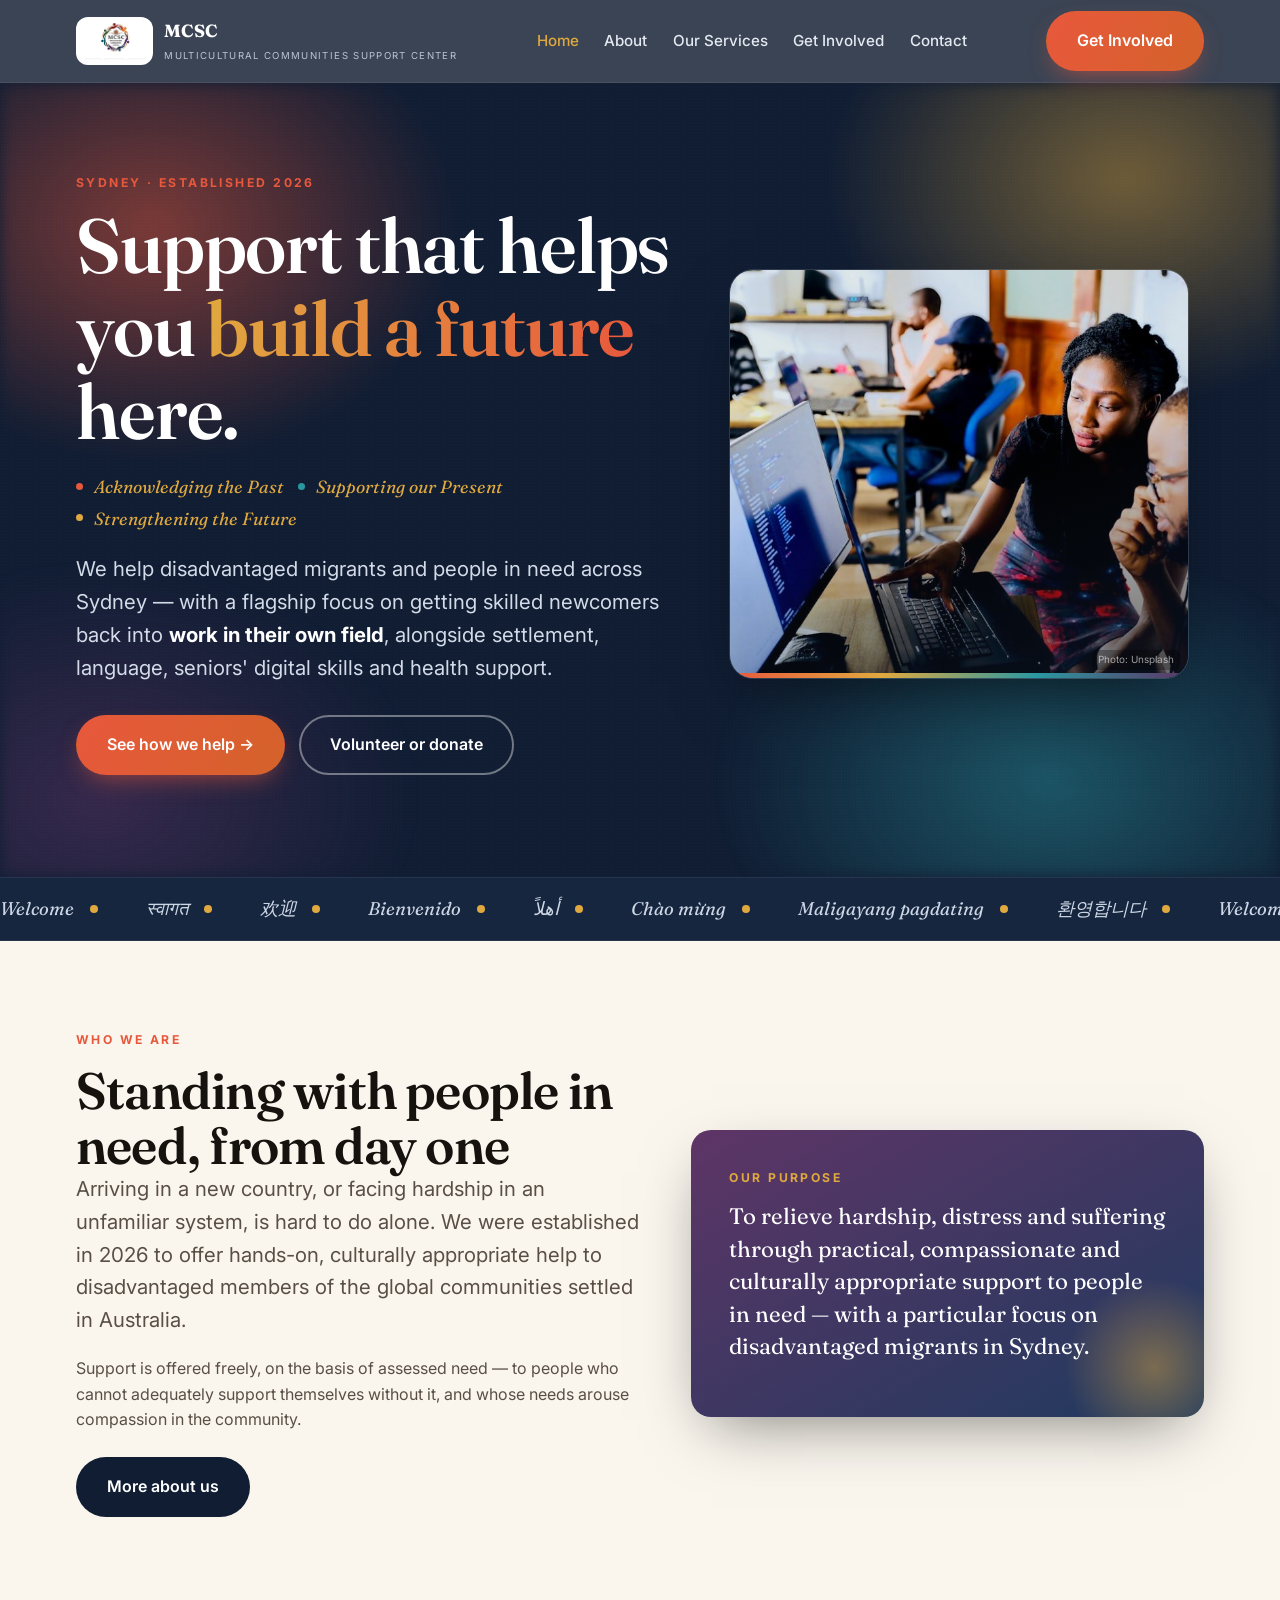
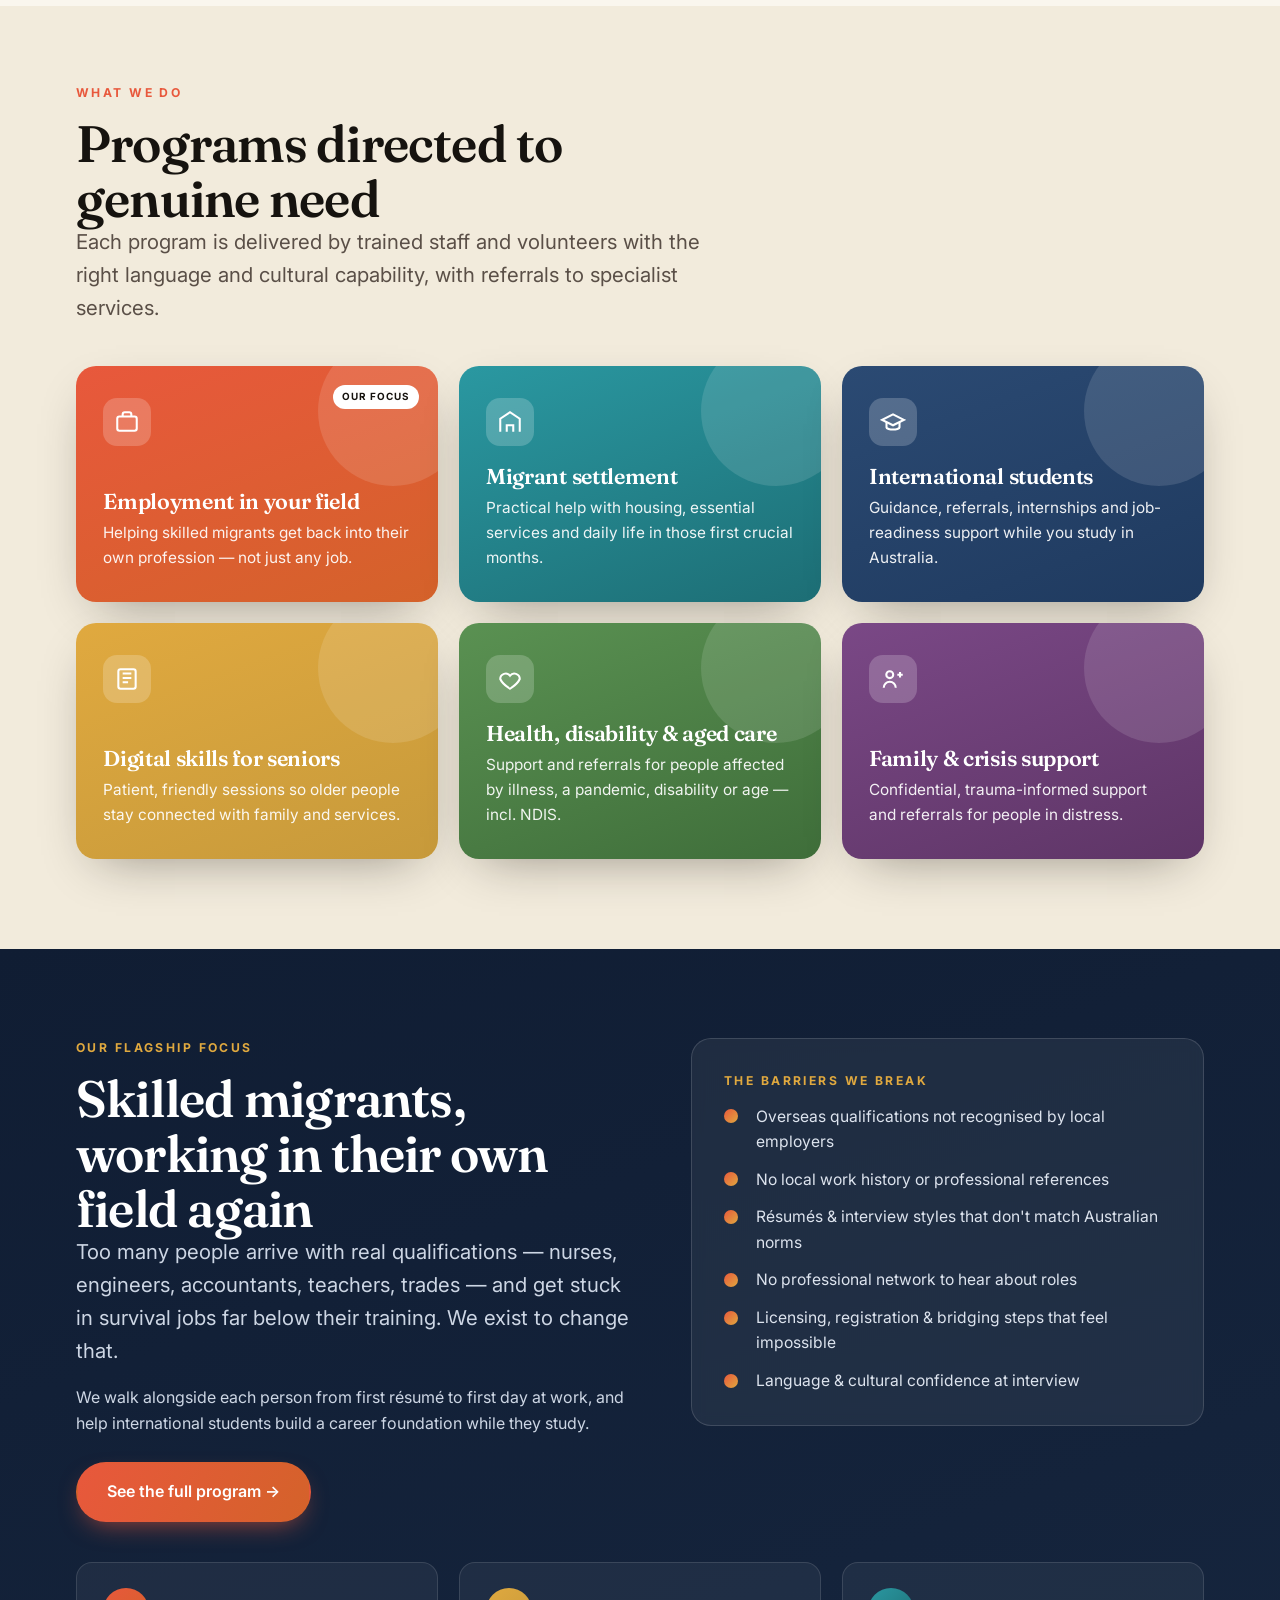
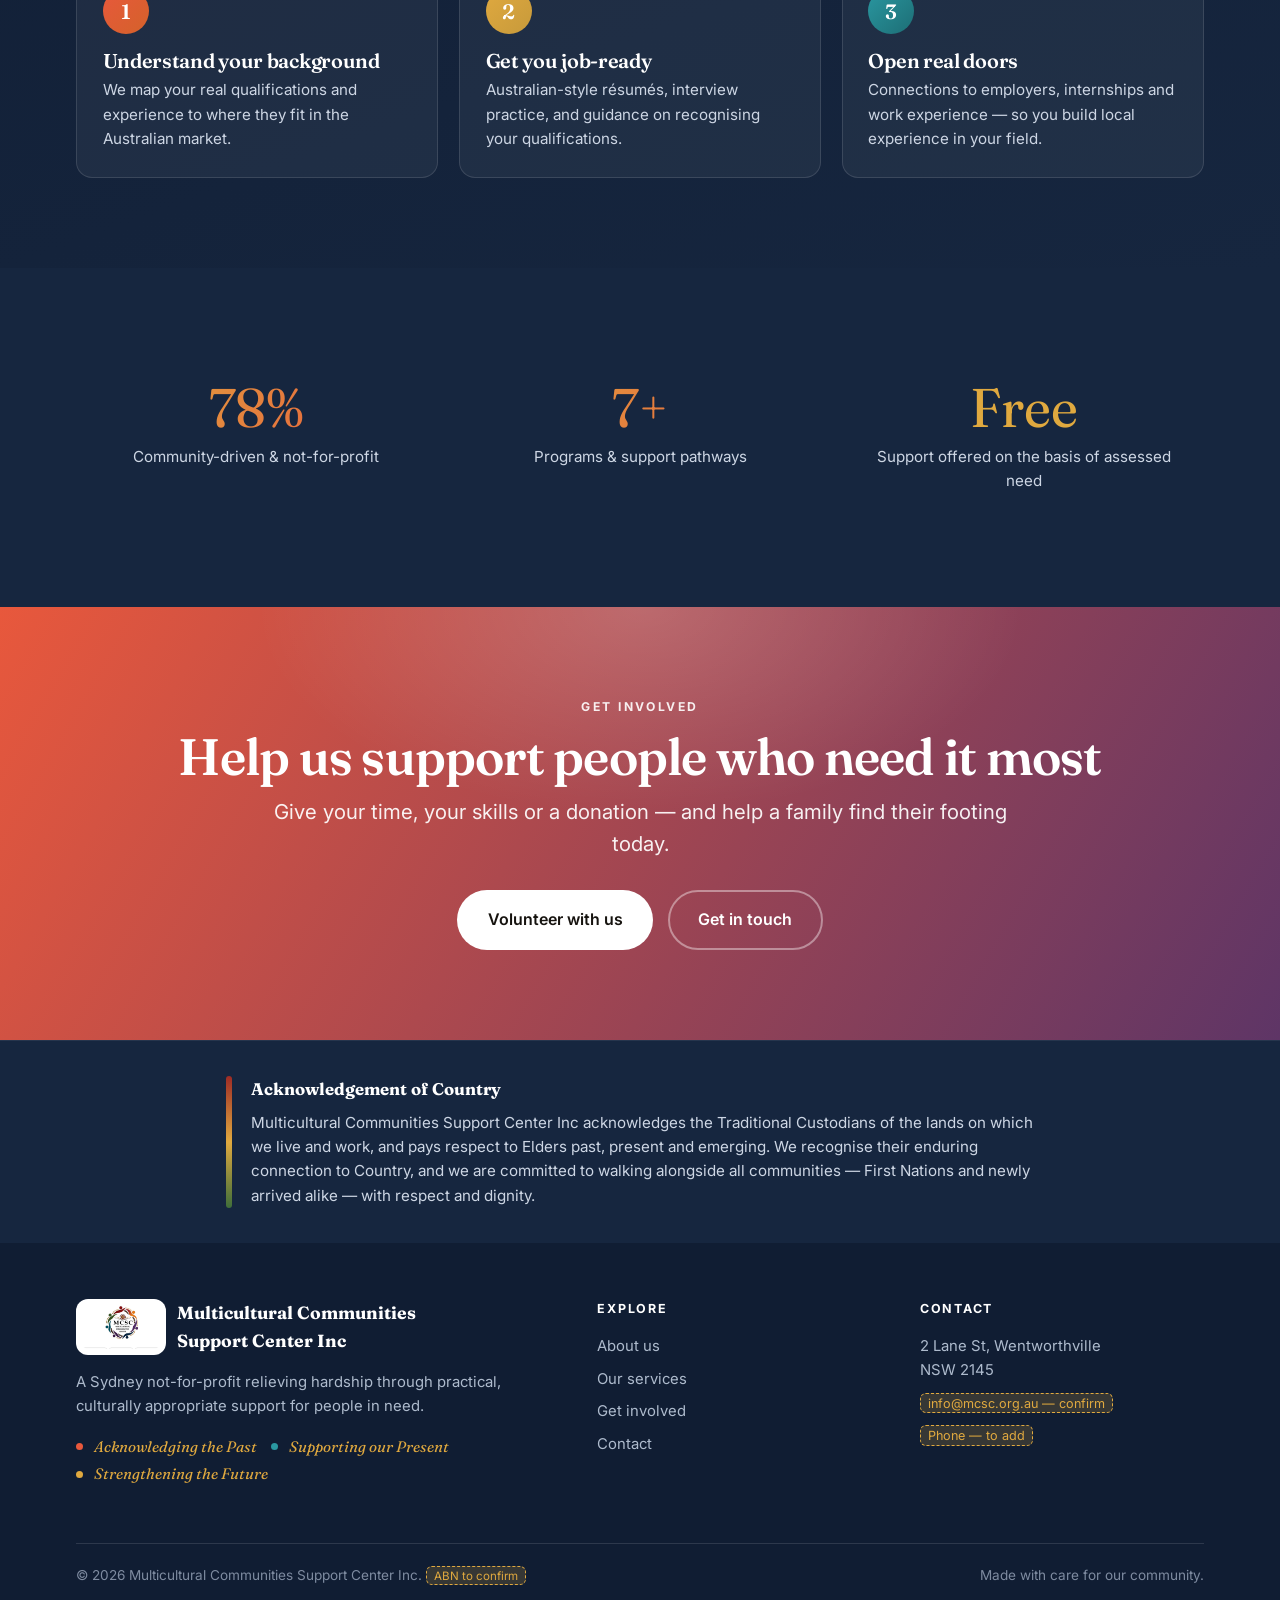
==== _deploy/index.html @ fb899801 "Replace figurines with photo hero; add Acknowledgement of Country" ====
<!DOCTYPE html>
<html lang="en">
<head>
<meta charset="UTF-8">
<meta name="viewport" content="width=device-width, initial-scale=1">
<title>Multicultural Communities Support Center Inc — Sydney</title>
<meta name="description" content="A vibrant Sydney community organisation helping migrants and people in need — with a flagship focus on helping new arrivals find work in their own field.">
<link rel="preconnect" href="https://fonts.googleapis.com">
<link rel="preconnect" href="https://fonts.gstatic.com" crossorigin>
<link href="https://fonts.googleapis.com/css2?family=Fraunces:opsz,wght@9..144,400;9..144,500;9..144,600;9..144,700&family=Inter:wght@400;500;600;700&display=swap" rel="stylesheet">
<link rel="stylesheet" href="assets/style2.css">
<link rel="icon" href="assets/logo.png">
</head>
<body>

<header class="site-header">
  <nav class="nav" aria-label="Primary">
    <a class="brand" href="index.html">
      <img src="assets/logo.png" alt="MCSC logo">
      <span><b>MCSC</b><small>Multicultural Communities Support Center</small></span>
    </a>
    <ul class="nav-links">
      <li><a href="index.html" class="active">Home</a></li>
      <li><a href="about.html">About</a></li>
      <li><a href="services.html">Our Services</a></li>
      <li><a href="get-involved.html">Get Involved</a></li>
      <li><a href="contact.html">Contact</a></li>
    </ul>
    <a class="btn btn-primary" href="get-involved.html">Get Involved</a>
    <button class="nav-toggle" aria-label="Menu"><span></span><span></span><span></span></button>
  </nav>
</header>

<!-- HERO -->
<div class="hero">
  <div class="mesh"></div>
  <div class="grain"></div>
  <div class="wrap">
    <div>
      <p class="eyebrow">Sydney · Established 2026</p>
      <h1>Support that helps you <span class="accent">build a future</span> here.</h1>
      <p class="motto"><span>Acknowledging the Past</span><span>Supporting our Present</span><span>Strengthening the Future</span></p>
      <p class="lead">We help disadvantaged migrants and people in need across Sydney — with a flagship focus on getting skilled newcomers back into <strong style="color:#fff">work in their own field</strong>, alongside settlement, language, seniors' digital skills and health support.</p>
      <div class="hero-cta">
        <a class="btn btn-primary" href="services.html">See how we help →</a>
        <a class="btn btn-ghost" href="get-involved.html">Volunteer or donate</a>
      </div>
    </div>
    <div class="hero-art" aria-hidden="false">
      <figure class="hero-photo">
        <img src="assets/hero.jpg" alt="Two people learning together over a laptop — building skills for work in Australia">
        <figcaption>Photo: Unsplash</figcaption>
      </figure>
    </div>
  </div>
</div>

<!-- CULTURE MARQUEE -->
<div class="strip" aria-hidden="true">
  <div class="track">
    <span>Welcome</span><span>स्वागत</span><span>欢迎</span><span>Bienvenido</span><span>أهلاً</span><span>Chào mừng</span><span>Maligayang pagdating</span><span>환영합니다</span>
    <span>Welcome</span><span>स्वागत</span><span>欢迎</span><span>Bienvenido</span><span>أهلاً</span><span>Chào mừng</span><span>Maligayang pagdating</span><span>환영합니다</span>
  </div>
</div>

<!-- WELCOME -->
<section>
  <div class="wrap split reveal">
    <div>
      <p class="eyebrow">Who we are</p>
      <h2>Standing with people in need, from day one</h2>
      <p class="lead" style="margin-bottom:1.2rem">Arriving in a new country, or facing hardship in an unfamiliar system, is hard to do alone. We were established in 2026 to offer hands-on, culturally appropriate help to disadvantaged members of the global communities settled in Australia.</p>
      <p style="color:var(--ink-soft)">Support is offered freely, on the basis of assessed need — to people who cannot adequately support themselves without it, and whose needs arouse compassion in the community.</p>
      <a class="btn btn-dark" href="about.html" style="margin-top:.5rem">More about us</a>
    </div>
    <div class="purpose-card">
      <p class="eyebrow">Our purpose</p>
      <p class="q">To relieve hardship, distress and suffering through practical, compassionate and culturally appropriate support to people in need — with a particular focus on disadvantaged migrants in Sydney.</p>
    </div>
  </div>
</section>

<!-- PROGRAM TILES -->
<section style="background:var(--paper-2);padding-top:clamp(3rem,6vw,5rem)">
  <div class="wrap">
    <div class="section-head reveal">
      <p class="eyebrow">What we do</p>
      <h2>Programs directed to genuine need</h2>
      <p class="lead">Each program is delivered by trained staff and volunteers with the right language and cultural capability, with referrals to specialist services.</p>
    </div>
    <div class="tiles reveal">
      <a class="tile t-orange" href="services.html#employment">
        <span class="badge">Our focus</span>
        <div class="ic"><svg viewBox="0 0 24 24" fill="none" stroke-width="1.9"><rect x="3" y="7" width="18" height="13" rx="2"/><path d="M8 7V5a2 2 0 0 1 2-2h4a2 2 0 0 1 2 2v2"/></svg></div>
        <h3>Employment in your field</h3>
        <p>Helping skilled migrants get back into their own profession — not just any job.</p>
      </a>
      <a class="tile t-teal" href="services.html">
        <div class="ic"><svg viewBox="0 0 24 24" fill="none" stroke-width="1.9"><path d="M3 21V9l9-6 9 6v12"/><path d="M9 21v-6h6v6"/></svg></div>
        <h3>Migrant settlement</h3>
        <p>Practical help with housing, essential services and daily life in those first crucial months.</p>
      </a>
      <a class="tile t-navy" href="services.html">
        <div class="ic"><svg viewBox="0 0 24 24" fill="none" stroke-width="1.9"><path d="M22 10L12 5 2 10l10 5 10-5z"/><path d="M6 12v5c0 1 3 2 6 2s6-1 6-2v-5"/></svg></div>
        <h3>International students</h3>
        <p>Guidance, referrals, internships and job-readiness support while you study in Australia.</p>
      </a>
      <a class="tile t-gold" href="services.html">
        <div class="ic"><svg viewBox="0 0 24 24" fill="none" stroke-width="1.9"><rect x="4" y="3" width="16" height="18" rx="2"/><path d="M8 7h8M8 11h8M8 15h5"/></svg></div>
        <h3>Digital skills for seniors</h3>
        <p>Patient, friendly sessions so older people stay connected with family and services.</p>
      </a>
      <a class="tile t-green" href="services.html">
        <div class="ic"><svg viewBox="0 0 24 24" fill="none" stroke-width="1.9"><path d="M12 21s-7-4.5-9-9a5 5 0 0 1 9-3 5 5 0 0 1 9 3c-2 4.5-9 9-9 9z"/></svg></div>
        <h3>Health, disability &amp; aged care</h3>
        <p>Support and referrals for people affected by illness, a pandemic, disability or age — incl. NDIS.</p>
      </a>
      <a class="tile t-plum" href="services.html#family">
        <div class="ic"><svg viewBox="0 0 24 24" fill="none" stroke-width="1.9"><circle cx="9" cy="8" r="3.2"/><path d="M3.5 20a5.5 5.5 0 0 1 11 0"/><path d="M16 8h5M18.5 5.5v5"/></svg></div>
        <h3>Family &amp; crisis support</h3>
        <p>Confidential, trauma-informed support and referrals for people in distress.</p>
      </a>
    </div>
  </div>
</section>

<!-- EMPLOYMENT FLAGSHIP -->
<section class="flagship">
  <div class="wrap">
    <div class="split reveal" style="align-items:start">
      <div>
        <p class="eyebrow">Our flagship focus</p>
        <h2>Skilled migrants, working in their own field again</h2>
        <p class="lead" style="margin-bottom:1.1rem">Too many people arrive with real qualifications — nurses, engineers, accountants, teachers, trades — and get stuck in survival jobs far below their training. We exist to change that.</p>
        <p style="color:#cdd6e4">We walk alongside each person from first résumé to first day at work, and help international students build a career foundation while they study.</p>
        <a class="btn btn-primary" href="services.html#employment" style="margin-top:.6rem">See the full program →</a>
      </div>
      <div class="glass">
        <p class="eyebrow" style="color:var(--gold-b)">The barriers we break</p>
        <ul class="checklist">
          <li>Overseas qualifications not recognised by local employers</li>
          <li>No local work history or professional references</li>
          <li>Résumés &amp; interview styles that don't match Australian norms</li>
          <li>No professional network to hear about roles</li>
          <li>Licensing, registration &amp; bridging steps that feel impossible</li>
          <li>Language &amp; cultural confidence at interview</li>
        </ul>
      </div>
    </div>
    <div class="steps reveal">
      <div class="step-card"><div class="n">1</div><h3>Understand your background</h3><p>We map your real qualifications and experience to where they fit in the Australian market.</p></div>
      <div class="step-card"><div class="n">2</div><h3>Get you job-ready</h3><p>Australian-style résumés, interview practice, and guidance on recognising your qualifications.</p></div>
      <div class="step-card"><div class="n">3</div><h3>Open real doors</h3><p>Connections to employers, internships and work experience — so you build local experience in your field.</p></div>
    </div>
  </div>
</section>

<!-- STATS -->
<section style="background:var(--deep-2)">
  <div class="wrap reveal">
    <div class="stats">
      <div class="stat"><div class="n" data-count="100" data-suffix="%">0%</div><div class="l">Community-driven &amp; not-for-profit</div></div>
      <div class="stat"><div class="n" data-count="10" data-suffix="+">0+</div><div class="l">Programs &amp; support pathways</div></div>
      <div class="stat"><div class="n" style="-webkit-text-fill-color:initial;background:none;color:var(--gold-b)">Free</div><div class="l">Support offered on the basis of assessed need</div></div>
    </div>
  </div>
</section>

<!-- CTA -->
<section class="cta-band">
  <div class="wrap reveal">
    <p class="eyebrow" style="color:rgba(255,255,255,.9)">Get involved</p>
    <h2>Help us support people who need it most</h2>
    <p class="lead">Give your time, your skills or a donation — and help a family find their footing today.</p>
    <div class="cta-row">
      <a class="btn btn-dark" href="get-involved.html">Volunteer with us</a>
      <a class="btn btn-ghost" href="contact.html">Get in touch</a>
    </div>
  </div>
</section>

<!-- FOOTER -->
<section class="acknowledgement" aria-label="Acknowledgement of Country">
  <div class="wrap">
    <div class="bar" aria-hidden="true"></div>
    <div>
      <h4>Acknowledgement of Country</h4>
      <p>Multicultural Communities Support Center Inc acknowledges the Traditional Custodians of the lands on which we live and work, and pays respect to Elders past, present and emerging. We recognise their enduring connection to Country, and we are committed to walking alongside all communities — First Nations and newly arrived alike — with respect and dignity.</p>
    </div>
  </div>
</section>
<footer class="site-footer">
  <div class="wrap">
    <div class="foot-grid">
      <div>
        <div class="foot-brand"><img src="assets/logo.png" alt="MCSC logo"><b>Multicultural Communities<br>Support Center Inc</b></div>
        <p>A Sydney not-for-profit relieving hardship through practical, culturally appropriate support for people in need.</p>
        <p class="motto" style="font-size:.95rem;color:var(--gold-b)"><span>Acknowledging the Past</span><span>Supporting our Present</span><span>Strengthening the Future</span></p>
      </div>
      <div>
        <h4>Explore</h4>
        <a href="about.html">About us</a><a href="services.html">Our services</a><a href="get-involved.html">Get involved</a><a href="contact.html">Contact</a>
      </div>
      <div>
        <h4>Contact</h4>
        <a href="#">2 Lane St, Wentworthville<br>NSW 2145</a>
        <a href="mailto:info@mcsc.org.au"><span class="todo">info@mcsc.org.au — confirm</span></a>
        <a href="tel:"><span class="todo">Phone — to add</span></a>
      </div>
    </div>
    <div class="foot-bottom">
      <span>© 2026 Multicultural Communities Support Center Inc. <span class="todo">ABN to confirm</span></span>
      <span>Made with care for our community.</span>
    </div>
  </div>
</footer>

<script src="assets/main2.js"></script>
</body>
</html>
---- _deploy/assets/style2.css ----
/* ============================================================
   MCSC — v2 "premium vibrant cultural" design system
   ============================================================ */
:root{
  --red:#9e2b25; --coral:#e8583c; --orange:#d4622a; --gold:#c79a3b; --gold-b:#e0a93f;
  --green:#3f6e3a; --teal:#1d6e75; --teal-b:#2a98a1; --plum:#5e3566; --navy:#1f3a5f;
  --ink:#16130f; --ink-soft:#5a4f47;
  --paper:#faf6ee; --paper-2:#f2ebdc; --card:#fffdf9; --line:#e7ddca;
  --deep:#101d33;            /* premium dark base */
  --deep-2:#16263f;
  --maxw:1180px; --radius:20px;
  --shadow-sm:0 2px 8px rgba(20,16,12,.06);
  --shadow:0 18px 50px -22px rgba(20,16,12,.45);
  --shadow-c:0 22px 60px -20px rgba(0,0,0,.5);
  --serif:"Fraunces",Georgia,serif;
  --sans:"Inter",system-ui,-apple-system,Segoe UI,Roboto,sans-serif;
}
*{box-sizing:border-box}
html{scroll-behavior:smooth}
body{margin:0;font-family:var(--sans);color:var(--ink);background:var(--paper);line-height:1.6;-webkit-font-smoothing:antialiased;overflow-x:hidden}
@media (prefers-reduced-motion:reduce){html{scroll-behavior:auto}*{animation:none!important;transition:none!important}}
img{max-width:100%;display:block}
a{color:var(--teal);text-decoration:none}
a:hover{text-decoration:underline}

h1,h2,h3{font-family:var(--serif);font-weight:600;line-height:1.08;letter-spacing:-.015em;margin:0}
h1{font-size:clamp(2.6rem,6vw,5rem);font-weight:600}
h2{font-size:clamp(2rem,4vw,3.2rem)}
h3{font-size:1.25rem}
p{margin:0 0 1rem}
.wrap{max-width:var(--maxw);margin:0 auto;padding:0 26px}
.eyebrow{font-weight:700;font-size:.76rem;letter-spacing:.2em;text-transform:uppercase;margin:0 0 .8rem;color:var(--coral)}
.lead{font-size:clamp(1.05rem,1.6vw,1.3rem);color:var(--ink-soft);max-width:60ch;line-height:1.6}

/* ---- buttons ---- */
.btn{display:inline-flex;align-items:center;gap:.5rem;font-weight:600;font-size:1rem;
  padding:.95rem 1.8rem;border-radius:999px;border:2px solid transparent;cursor:pointer;
  transition:transform .18s ease,box-shadow .18s ease,background .18s ease}
.btn:hover{text-decoration:none;transform:translateY(-2px)}
.btn-primary{background:linear-gradient(120deg,var(--coral),var(--orange));color:#fff;box-shadow:0 10px 26px -10px rgba(232,88,60,.7)}
.btn-primary:hover{box-shadow:0 16px 34px -10px rgba(232,88,60,.8)}
.btn-ghost{background:transparent;color:#fff;border-color:rgba(255,255,255,.4)}
.btn-ghost:hover{border-color:#fff;background:rgba(255,255,255,.08)}
.btn-dark{background:var(--deep);color:#fff}
.btn-dark:hover{background:var(--deep-2)}

/* ---- header ---- */
.site-header{position:sticky;top:0;z-index:60;background:rgba(16,29,51,.82);backdrop-filter:blur(14px) saturate(140%);border-bottom:1px solid rgba(255,255,255,.08)}
.nav{display:flex;align-items:center;justify-content:space-between;gap:1rem;max-width:var(--maxw);margin:0 auto;padding:.7rem 26px}
.brand{display:flex;align-items:center;gap:.7rem;color:#fff}
.brand:hover{text-decoration:none}
.brand img{height:48px;background:#fff;border-radius:12px;padding:5px}
.brand b{font-family:var(--serif);font-size:1.1rem;line-height:1;color:#fff}
.brand small{display:block;font-size:.6rem;letter-spacing:.14em;text-transform:uppercase;color:#b9c4d6;margin-top:4px}
.nav-links{display:flex;gap:1.6rem;list-style:none;margin:0;padding:0}
.nav-links a{color:#e4e9f1;font-size:.95rem;font-weight:500}
.nav-links a:hover,.nav-links a.active{color:var(--gold-b);text-decoration:none}
.nav-toggle{display:none;background:none;border:0;cursor:pointer;padding:8px}
.nav-toggle span{display:block;width:24px;height:2px;background:#fff;margin:5px 0;transition:.2s}
@media(max-width:920px){
  .nav-links,.nav .btn{display:none}
  .nav-toggle{display:block}
  .nav.open .nav-links{display:flex;flex-direction:column;position:absolute;top:100%;left:0;right:0;background:var(--deep);padding:1.2rem 26px;gap:1.1rem;border-bottom:1px solid rgba(255,255,255,.1)}
}

/* ---- HERO ---- */
.hero{position:relative;background:var(--deep);color:#fff;overflow:hidden;padding:clamp(3rem,7vw,6rem) 0 clamp(3.5rem,8vw,7rem)}
.hero .mesh{position:absolute;inset:0;z-index:0;opacity:.9;
  background:
   radial-gradient(40% 50% at 12% 18%,rgba(232,88,60,.55),transparent 60%),
   radial-gradient(38% 46% at 88% 12%,rgba(224,169,63,.5),transparent 62%),
   radial-gradient(44% 50% at 82% 88%,rgba(42,152,161,.5),transparent 60%),
   radial-gradient(40% 48% at 8% 90%,rgba(94,53,102,.55),transparent 62%);
  filter:blur(8px);animation:meshmove 18s ease-in-out infinite alternate}
@keyframes meshmove{0%{transform:scale(1) translate(0,0)}100%{transform:scale(1.12) translate(-2%,1%)}}
.hero .grain{position:absolute;inset:0;z-index:1;opacity:.5;
  background:radial-gradient(rgba(255,255,255,.04) 1px,transparent 1px);background-size:3px 3px}
.hero .wrap{position:relative;z-index:2;display:grid;grid-template-columns:1.1fr .9fr;gap:2.5rem;align-items:center}
.hero h1{margin-bottom:1.2rem}
.hero h1 .accent{background:linear-gradient(100deg,var(--gold-b),var(--coral));-webkit-background-clip:text;background-clip:text;-webkit-text-fill-color:transparent}
.motto{font-family:var(--serif);font-style:italic;font-size:1.1rem;color:var(--gold-b);margin:0 0 1.3rem;display:flex;flex-wrap:wrap;gap:.2rem .9rem}
.motto span{position:relative;padding-left:1.1rem}
.motto span::before{content:"";position:absolute;left:0;top:.55em;width:7px;height:7px;border-radius:50%}
.motto span:nth-child(1)::before{background:var(--coral)}
.motto span:nth-child(2)::before{background:var(--teal-b)}
.motto span:nth-child(3)::before{background:var(--gold-b)}
.hero .lead{color:#d3dbe8;margin-bottom:1.9rem}
.hero-cta{display:flex;flex-wrap:wrap;gap:.9rem}
.hero-art{display:flex;justify-content:center}
.hero-photo{position:relative;margin:0;width:min(480px,94%);border-radius:24px;overflow:hidden;box-shadow:0 30px 70px -25px rgba(0,0,0,.6);border:1px solid rgba(255,255,255,.12)}
.hero-photo img{width:100%;height:auto;display:block;aspect-ratio:9/8;object-fit:cover}
.hero-photo::after{content:"";position:absolute;inset:0;background:linear-gradient(160deg,rgba(16,29,51,0) 45%,rgba(16,29,51,.55));pointer-events:none}
.hero-photo::before{content:"";position:absolute;left:0;right:0;bottom:0;height:5px;z-index:1;background:linear-gradient(90deg,var(--coral),var(--gold-b),var(--teal-b),var(--plum));pointer-events:none}
.hero-photo figcaption{position:absolute;right:8px;bottom:8px;z-index:2;font-size:.62rem;color:rgba(255,255,255,.6);background:rgba(0,0,0,.3);padding:.1rem .4rem;border-radius:5px}
@media(max-width:920px){.hero .wrap{grid-template-columns:1fr;text-align:center}.hero-art{order:-1}.motto{justify-content:center}.hero-cta{justify-content:center}.hero .lead{margin-left:auto;margin-right:auto}}

/* hero ring animation */
.ring-fig{transform-box:fill-box;transform-origin:center;animation:bob 5s ease-in-out infinite}
@keyframes bob{0%,100%{transform:translateY(0)}50%{transform:translateY(-7px)}}
.eye-core{animation:pulse 4s ease-in-out infinite}
@keyframes pulse{0%,100%{transform:scale(1);opacity:1}50%{transform:scale(1.12);opacity:.85}}

/* ---- section scaffolding ---- */
section{padding:clamp(3.5rem,7vw,6rem) 0}
.section-head{max-width:64ch;margin:0 0 2.6rem}
.reveal{opacity:0;transform:translateY(26px);transition:opacity .7s ease,transform .7s ease}
.reveal.in{opacity:1;transform:none}

/* ---- marquee strip of cultures/colours ---- */
.strip{background:var(--deep-2);overflow:hidden;padding:1rem 0;border-block:1px solid rgba(255,255,255,.07)}
.strip .track{display:flex;gap:3rem;white-space:nowrap;animation:scroll 26s linear infinite;width:max-content}
.strip span{font-family:var(--serif);font-style:italic;font-size:1.15rem;color:#cdd6e4;display:inline-flex;align-items:center;gap:1rem}
.strip span::after{content:"";width:8px;height:8px;border-radius:50%;background:var(--gold-b)}
@keyframes scroll{to{transform:translateX(-50%)}}

/* ---- welcome split ---- */
.split{display:grid;grid-template-columns:1.05fr .95fr;gap:3rem;align-items:center}
@media(max-width:860px){.split{grid-template-columns:1fr;gap:2rem}}
.purpose-card{position:relative;background:linear-gradient(150deg,var(--plum),var(--navy));color:#fff;border-radius:var(--radius);padding:2.4rem;box-shadow:var(--shadow-c);overflow:hidden}
.purpose-card::after{content:"";position:absolute;right:-40px;bottom:-40px;width:180px;height:180px;border-radius:50%;background:radial-gradient(circle,rgba(224,169,63,.45),transparent 70%)}
.purpose-card .q{font-family:var(--serif);font-size:1.4rem;line-height:1.45;position:relative;z-index:1}
.purpose-card .eyebrow{color:var(--gold-b)}

/* ---- PROGRAM TILES: each owns a colour ---- */
.tiles{display:grid;grid-template-columns:repeat(3,1fr);gap:1.3rem}
@media(max-width:880px){.tiles{grid-template-columns:1fr 1fr}}
@media(max-width:560px){.tiles{grid-template-columns:1fr}}
.tile{position:relative;border-radius:var(--radius);padding:2rem 1.7rem;color:#fff;overflow:hidden;min-height:230px;display:flex;flex-direction:column;justify-content:flex-end;box-shadow:var(--shadow);transition:transform .25s ease,box-shadow .25s ease;isolation:isolate}
.tile:hover{transform:translateY(-6px);box-shadow:0 30px 60px -20px rgba(0,0,0,.5);text-decoration:none}
.tile::before{content:"";position:absolute;inset:0;z-index:-1;background:linear-gradient(160deg,var(--c1),var(--c2))}
.tile::after{content:"";position:absolute;right:-30px;top:-30px;width:150px;height:150px;border-radius:50%;background:rgba(255,255,255,.12);z-index:-1}
.tile .ic{width:48px;height:48px;border-radius:14px;background:rgba(255,255,255,.2);display:grid;place-items:center;margin-bottom:auto}
.tile .ic svg{width:26px;height:26px;stroke:#fff}
.tile h3{color:#fff;margin:1.2rem 0 .5rem;font-size:1.35rem}
.tile p{color:rgba(255,255,255,.92);font-size:.96rem;margin:0}
.tile .badge{position:absolute;top:1.2rem;right:1.2rem;background:#fff;color:var(--ink);font-size:.62rem;font-weight:700;letter-spacing:.1em;text-transform:uppercase;padding:.25rem .6rem;border-radius:999px}
.t-orange{--c1:var(--coral);--c2:var(--orange)}
.t-teal{--c1:var(--teal-b);--c2:var(--teal)}
.t-navy{--c1:#2b4a73;--c2:var(--navy)}
.t-gold{--c1:var(--gold-b);--c2:var(--gold)}
.t-green{--c1:#5a9152;--c2:var(--green)}
.t-plum{--c1:#7a4886;--c2:var(--plum)}
.tile.big{grid-column:span 1}

/* ---- employment flagship ---- */
.flagship{background:linear-gradient(160deg,var(--deep),var(--deep-2));color:#fff}
.flagship .eyebrow{color:var(--gold-b)}
.flagship h2{color:#fff}
.flagship .lead{color:#cdd6e4}
.glass{background:rgba(255,255,255,.06);border:1px solid rgba(255,255,255,.14);border-radius:var(--radius);padding:2rem;backdrop-filter:blur(6px)}
.checklist{list-style:none;margin:0;padding:0;display:grid;gap:.8rem}
.checklist li{position:relative;padding-left:2rem;color:#dde4ee;font-size:.98rem}
.checklist li::before{content:"";position:absolute;left:0;top:.35rem;width:14px;height:14px;border-radius:50%;background:linear-gradient(135deg,var(--coral),var(--gold-b))}
.steps{display:grid;grid-template-columns:repeat(3,1fr);gap:1.3rem;margin-top:2.5rem}
@media(max-width:760px){.steps{grid-template-columns:1fr}}
.step-card{background:rgba(255,255,255,.05);border:1px solid rgba(255,255,255,.12);border-radius:16px;padding:1.6rem}
.step-card .n{width:46px;height:46px;border-radius:50%;display:grid;place-items:center;font-family:var(--serif);font-size:1.3rem;font-weight:600;color:#fff;margin-bottom:1rem}
.step-card:nth-child(1) .n{background:linear-gradient(135deg,var(--coral),var(--orange))}
.step-card:nth-child(2) .n{background:linear-gradient(135deg,var(--gold-b),var(--gold))}
.step-card:nth-child(3) .n{background:linear-gradient(135deg,var(--teal-b),var(--teal))}
.step-card h3{color:#fff;margin:0 0 .4rem}
.step-card p{color:#cdd6e4;margin:0;font-size:.95rem}

/* ---- stats with counters ---- */
.stats{display:grid;grid-template-columns:repeat(3,1fr);gap:1.5rem}
@media(max-width:600px){.stats{grid-template-columns:1fr}}
.stat{text-align:center;padding:1.5rem}
.stat .n{font-family:var(--serif);font-size:clamp(2.4rem,5vw,3.4rem);line-height:1;background:linear-gradient(120deg,var(--gold-b),var(--coral));-webkit-background-clip:text;background-clip:text;-webkit-text-fill-color:transparent}
.stat .l{color:#cdd6e4;margin-top:.6rem;font-size:.95rem}

/* ---- CTA ---- */
.cta-band{position:relative;background:linear-gradient(120deg,var(--coral),var(--plum));color:#fff;text-align:center;overflow:hidden}
.cta-band::before{content:"";position:absolute;inset:0;background:radial-gradient(50% 80% at 50% 0%,rgba(255,255,255,.18),transparent 60%)}
.cta-band .wrap{position:relative;z-index:1}
.cta-band h2{color:#fff;margin-bottom:.7rem}
.cta-band .lead{color:rgba(255,255,255,.92);margin:0 auto 1.8rem}
.cta-row{display:flex;gap:.9rem;justify-content:center;flex-wrap:wrap}

/* ---- footer ---- */
.site-footer{background:var(--deep);color:#aebbcd;padding:3.5rem 0 1.8rem;font-size:.93rem}
.site-footer h4{color:#fff;font-family:var(--sans);font-size:.78rem;letter-spacing:.14em;text-transform:uppercase;margin:0 0 1rem}
.foot-grid{display:grid;grid-template-columns:1.7fr 1fr 1fr;gap:2.4rem}
@media(max-width:760px){.foot-grid{grid-template-columns:1fr;gap:1.8rem}}
.foot-grid a{color:#aebbcd;display:block;margin-bottom:.55rem}
.foot-grid a:hover{color:#fff}
.foot-brand{display:flex;align-items:center;gap:.7rem;margin-bottom:1rem}
.foot-brand img{height:56px;background:#fff;border-radius:12px;padding:6px}
.foot-brand b{color:#fff;font-family:var(--serif);font-size:1.1rem}
.foot-bottom{border-top:1px solid rgba(255,255,255,.12);margin-top:2.2rem;padding-top:1.3rem;display:flex;justify-content:space-between;flex-wrap:wrap;gap:.6rem;color:#7e8ba0;font-size:.85rem}
.todo{background:rgba(224,169,63,.18);border:1px dashed var(--gold-b);color:#e0a93f;padding:.12rem .45rem;border-radius:6px;font-size:.85em}

/* ---- interior page hero ---- */
.page-hero{position:relative;background:var(--deep);color:#fff;overflow:hidden;padding:clamp(2.6rem,6vw,4.4rem) 0 clamp(2.4rem,5vw,3.6rem)}
.page-hero .mesh{position:absolute;inset:0;z-index:0;opacity:.8;background:radial-gradient(40% 60% at 15% 20%,rgba(232,88,60,.5),transparent 60%),radial-gradient(40% 60% at 85% 80%,rgba(42,152,161,.5),transparent 60%);filter:blur(10px);animation:meshmove 18s ease-in-out infinite alternate}
.page-hero .grain{position:absolute;inset:0;z-index:1;opacity:.4;background:radial-gradient(rgba(255,255,255,.04) 1px,transparent 1px);background-size:3px 3px}
.page-hero .wrap{position:relative;z-index:2}
.page-hero h1{margin:.2rem 0 .7rem;font-size:clamp(2.2rem,4.5vw,3.4rem)}
.page-hero .lead{color:#d3dbe8}
.page-hero .motto{margin-bottom:1rem}

/* ---- content blocks ---- */
.panel{background:var(--card);border:1px solid var(--line);border-radius:var(--radius);padding:2rem;box-shadow:var(--shadow-sm)}
.values{list-style:none;margin:0;padding:0;display:grid;gap:1.1rem}
.values li{display:flex;gap:1.1rem;align-items:flex-start}
.values .dot{flex:none;width:16px;height:16px;border-radius:50%;margin-top:.4rem}
.values b{display:block;font-family:var(--serif);font-size:1.15rem}
.values span{color:var(--ink-soft)}
.team{display:grid;grid-template-columns:repeat(4,1fr);gap:1.3rem}
@media(max-width:820px){.team{grid-template-columns:1fr 1fr}}
.member{text-align:center}
.member .av{width:92px;height:92px;border-radius:50%;margin:0 auto .8rem;display:grid;place-items:center;font-family:var(--serif);font-size:1.7rem;color:#fff;box-shadow:var(--shadow-sm)}
.member b{display:block;font-family:var(--serif);font-size:1.1rem}
.member span{font-size:.86rem;color:var(--ink-soft)}
.vm-card{background:linear-gradient(150deg,var(--c1),var(--c2));color:#fff;border-radius:var(--radius);padding:2.2rem;box-shadow:var(--shadow)}
.vm-card .eyebrow{color:rgba(255,255,255,.85)}
.vm-card .q{font-family:var(--serif);font-size:1.25rem;line-height:1.45}
.field{margin-bottom:1.1rem}
.field label{display:block;font-size:.9rem;font-weight:600;margin-bottom:.4rem}
.field input,.field select,.field textarea{width:100%;padding:.8rem .9rem;border:1.5px solid var(--line);border-radius:12px;font-family:inherit;font-size:.97rem;background:#fff;color:var(--ink)}
.field input:focus,.field select:focus,.field textarea:focus{outline:2px solid var(--teal-b);outline-offset:1px;border-color:var(--teal-b)}
.safe-note{border:1px solid var(--line);border-left:6px solid var(--coral);background:#fff;border-radius:var(--radius);padding:1.4rem 1.5rem;box-shadow:var(--shadow-sm)}
.safe-note h3{margin:0 0 .5rem;color:var(--red)}
.safe-note p{margin:0 0 .6rem;color:var(--ink-soft);font-size:.95rem}
.quick-exit{position:fixed;right:18px;bottom:18px;z-index:90;background:var(--coral);color:#fff;border:0;border-radius:999px;padding:.8rem 1.2rem;font-weight:600;font-size:.92rem;cursor:pointer;box-shadow:0 10px 28px -6px rgba(0,0,0,.45)}
.quick-exit:hover{background:var(--red)}
.svc-feature{display:grid;grid-template-columns:1.1fr .9fr;gap:2.4rem;align-items:start}
@media(max-width:860px){.svc-feature{grid-template-columns:1fr}}
.icard{position:relative;background:var(--card);border:1px solid var(--line);border-radius:var(--radius);padding:1.8rem;box-shadow:var(--shadow-sm);overflow:hidden}
.icard::before{content:"";position:absolute;left:0;top:0;bottom:0;width:6px;background:linear-gradient(var(--c1),var(--c2))}
.icard .ic{width:46px;height:46px;border-radius:13px;display:grid;place-items:center;margin-bottom:1rem;background:linear-gradient(145deg,var(--c1),var(--c2))}
.icard .ic svg{width:24px;height:24px;stroke:#fff}
.icard h3{margin:.1rem 0 .5rem}
.icard p{color:var(--ink-soft);font-size:.96rem;margin:0}
.grid2{display:grid;grid-template-columns:1fr 1fr;gap:1.4rem}
@media(max-width:700px){.grid2{grid-template-columns:1fr}}
.cta-band .btn-dark{background:#fff;color:var(--ink)}
.cta-band .btn-dark:hover{background:var(--paper-2)}

/* ---- Acknowledgement of Country ---- */
.acknowledgement{background:var(--deep-2);color:#cdd6e4;padding:2.2rem 0;border-top:1px solid rgba(255,255,255,.07)}
.acknowledgement .wrap{display:flex;gap:1.2rem;align-items:flex-start;max-width:880px}
.acknowledgement .bar{flex:none;width:6px;align-self:stretch;border-radius:6px;background:linear-gradient(var(--red),var(--gold-b),var(--green))}
.acknowledgement h4{color:#fff;font-family:var(--serif);font-size:1.05rem;letter-spacing:0;text-transform:none;margin:0 0 .5rem}
.acknowledgement p{margin:0;font-size:.95rem;line-height:1.6}
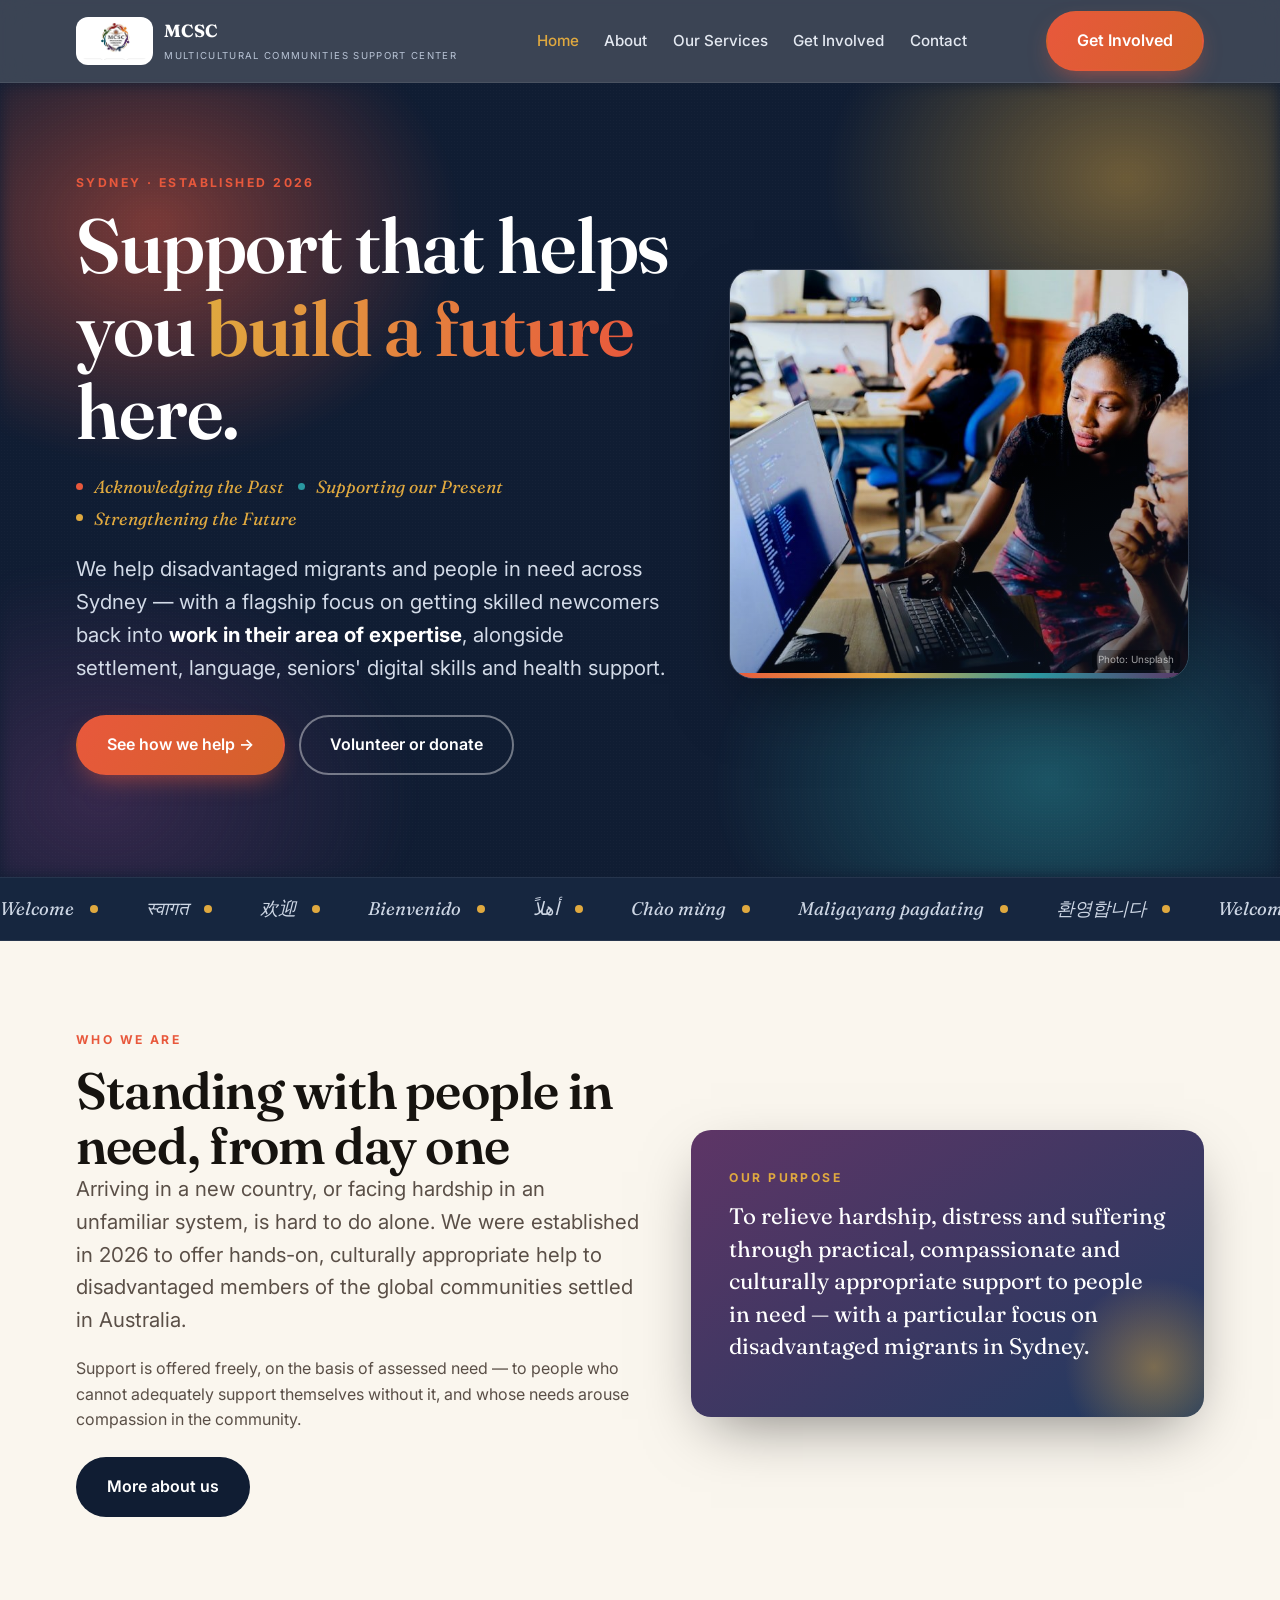
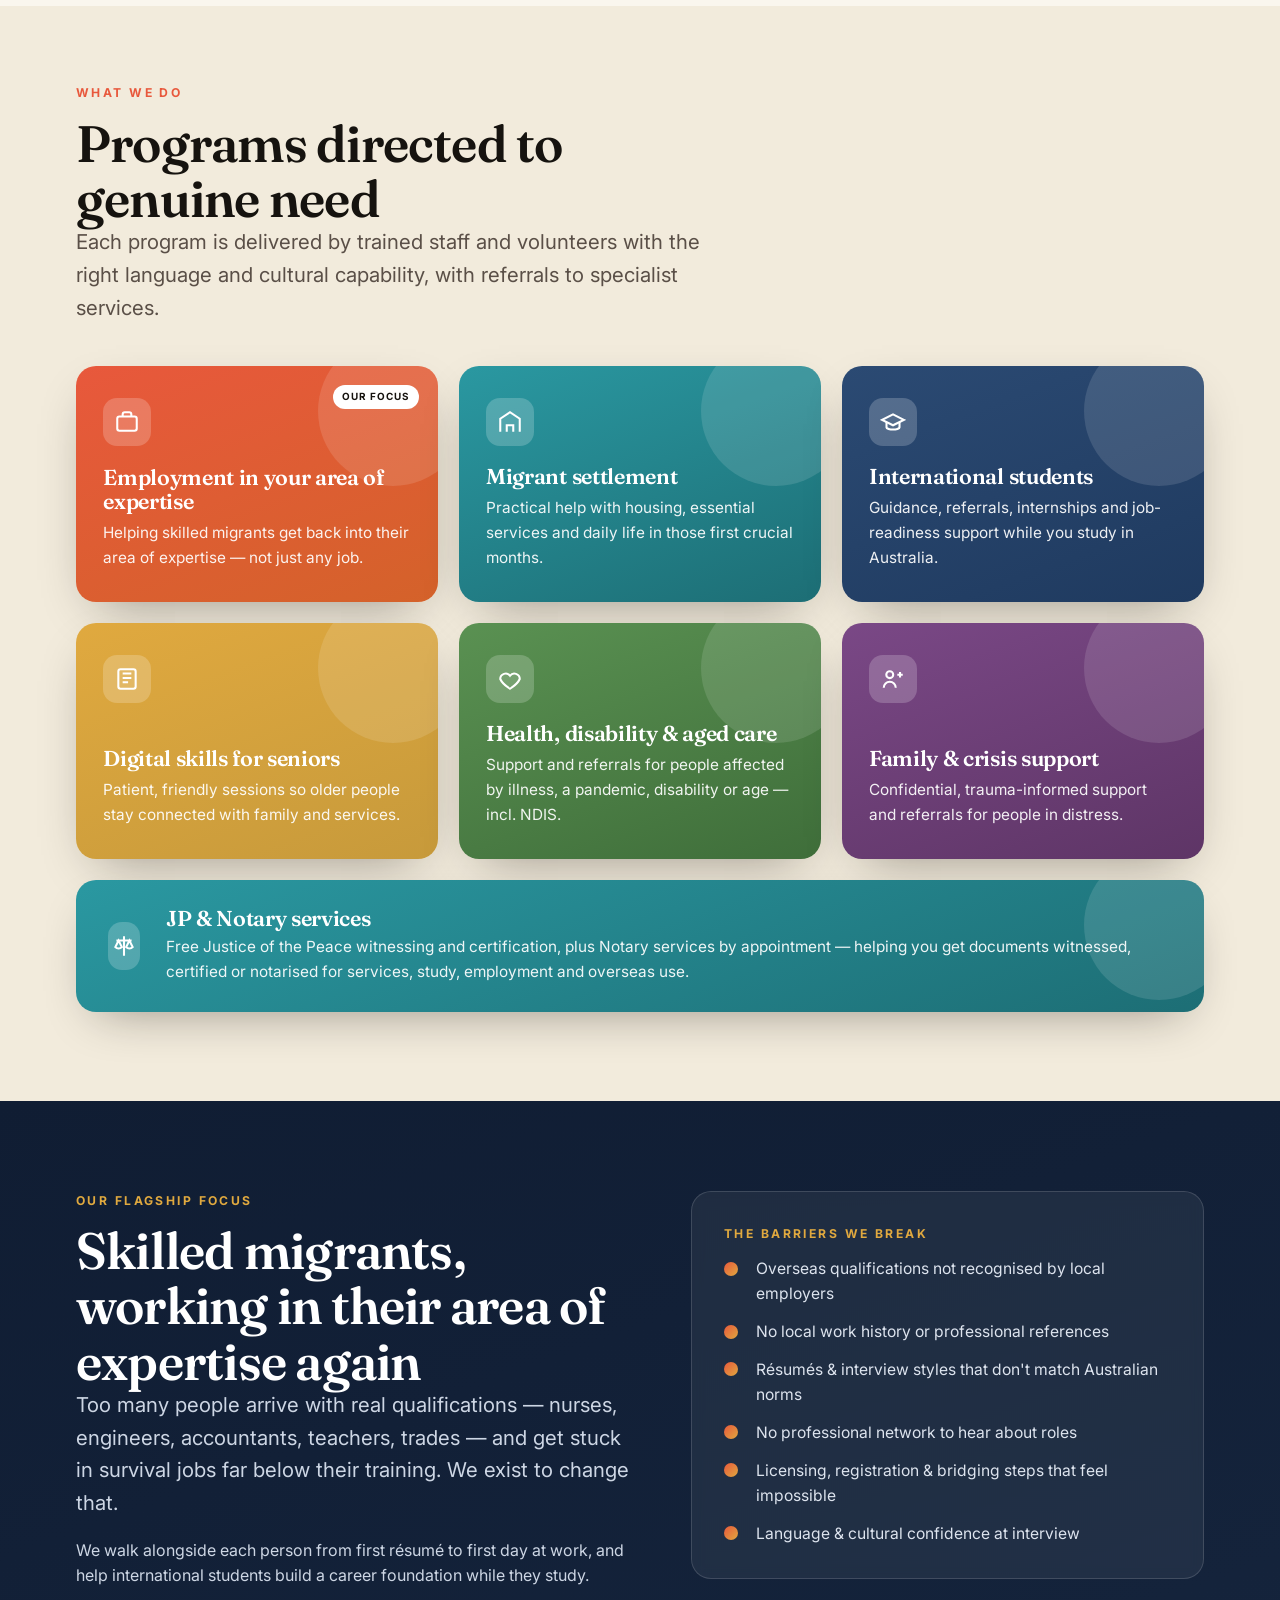
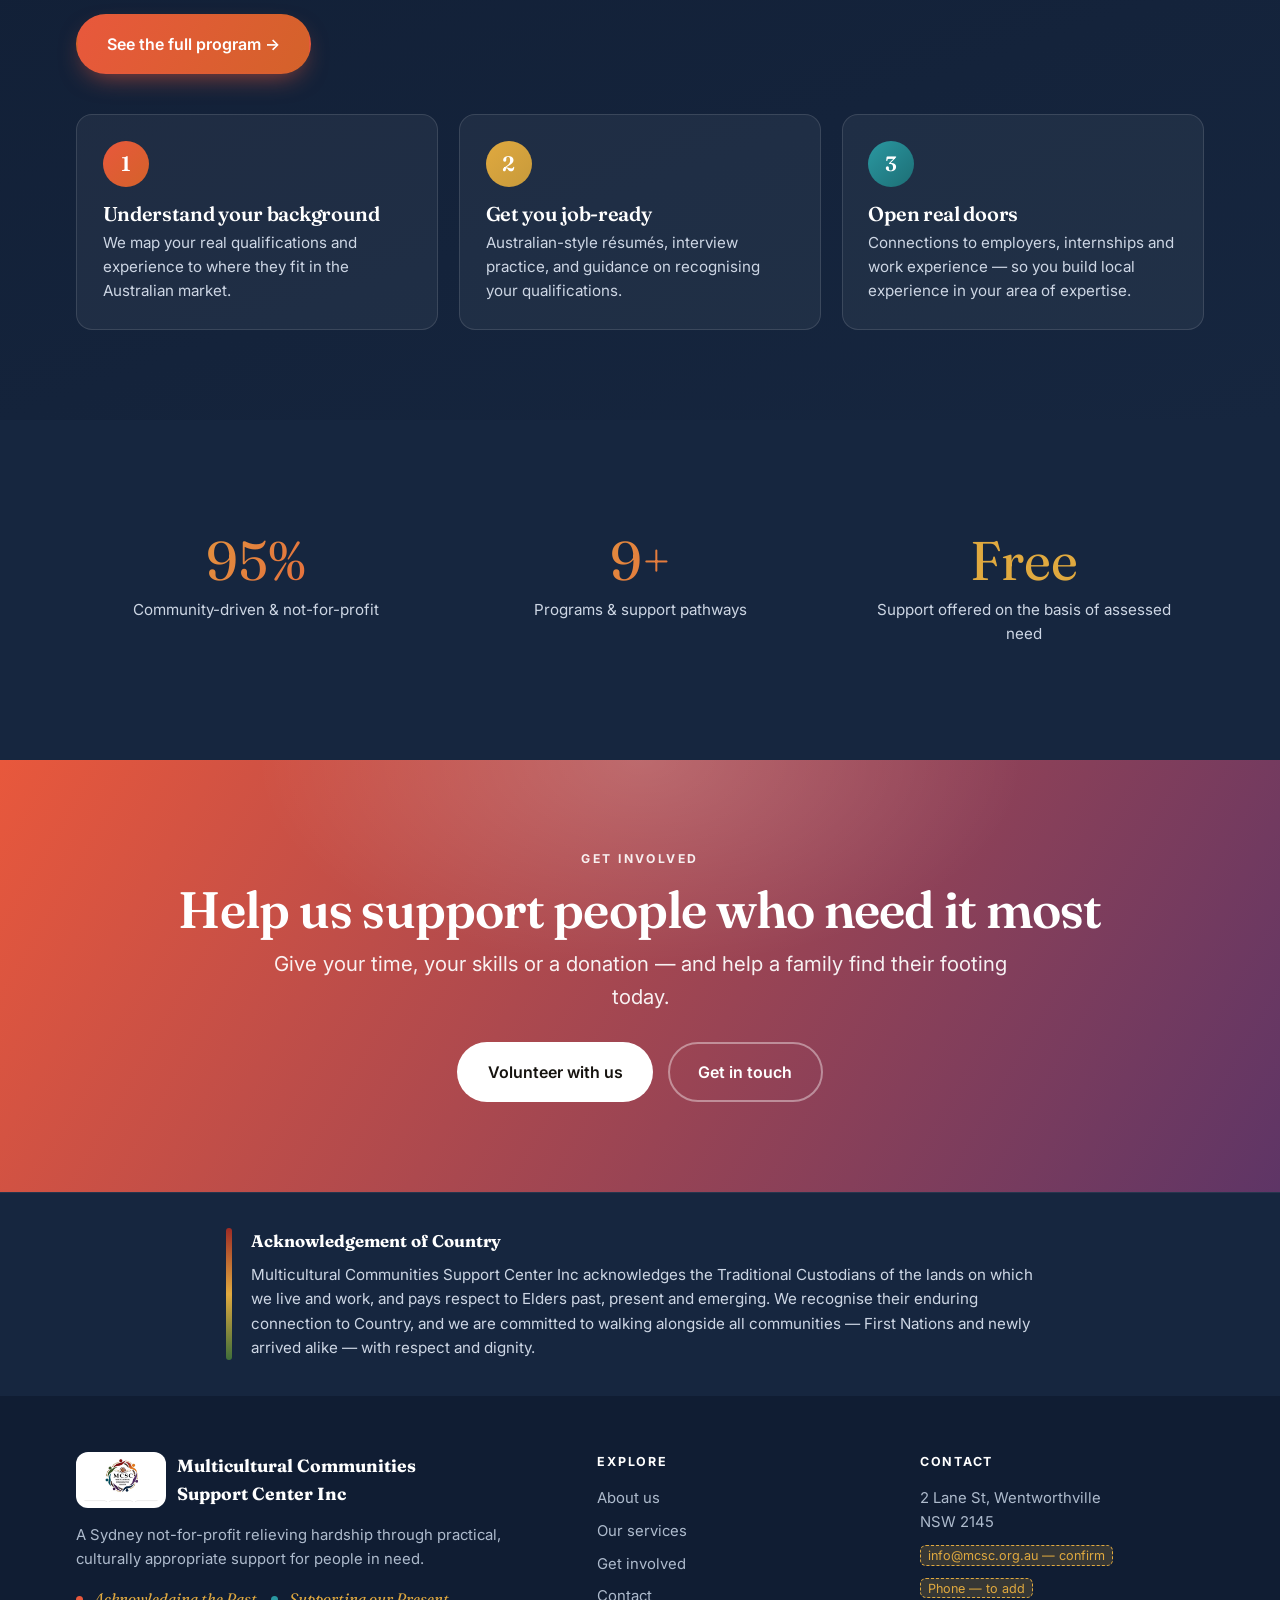
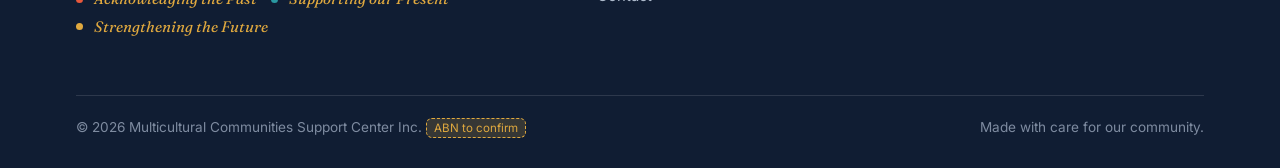
==== commit 3e118344: "Add JP & Notary services; change wording to 'area of expertise'" ====
--- a/_deploy/index.html
+++ b/_deploy/index.html
@@ -4,7 +4,7 @@
 <meta charset="UTF-8">
 <meta name="viewport" content="width=device-width, initial-scale=1">
 <title>Multicultural Communities Support Center Inc — Sydney</title>
-<meta name="description" content="A vibrant Sydney community organisation helping migrants and people in need — with a flagship focus on helping new arrivals find work in their own field.">
+<meta name="description" content="A vibrant Sydney community organisation helping migrants and people in need — with a flagship focus on helping new arrivals finding employment in their area of expertise.">
 <link rel="preconnect" href="https://fonts.googleapis.com">
 <link rel="preconnect" href="https://fonts.gstatic.com" crossorigin>
 <link href="https://fonts.googleapis.com/css2?family=Fraunces:opsz,wght@9..144,400;9..144,500;9..144,600;9..144,700&family=Inter:wght@400;500;600;700&display=swap" rel="stylesheet">
@@ -40,7 +40,7 @@
       <p class="eyebrow">Sydney · Established 2026</p>
       <h1>Support that helps you <span class="accent">build a future</span> here.</h1>
       <p class="motto"><span>Acknowledging the Past</span><span>Supporting our Present</span><span>Strengthening the Future</span></p>
-      <p class="lead">We help disadvantaged migrants and people in need across Sydney — with a flagship focus on getting skilled newcomers back into <strong style="color:#fff">work in their own field</strong>, alongside settlement, language, seniors' digital skills and health support.</p>
+      <p class="lead">We help disadvantaged migrants and people in need across Sydney — with a flagship focus on getting skilled newcomers back into <strong style="color:#fff">work in their area of expertise</strong>, alongside settlement, language, seniors' digital skills and health support.</p>
       <div class="hero-cta">
         <a class="btn btn-primary" href="services.html">See how we help →</a>
         <a class="btn btn-ghost" href="get-involved.html">Volunteer or donate</a>
@@ -92,8 +92,8 @@
       <a class="tile t-orange" href="services.html#employment">
         <span class="badge">Our focus</span>
         <div class="ic"><svg viewBox="0 0 24 24" fill="none" stroke-width="1.9"><rect x="3" y="7" width="18" height="13" rx="2"/><path d="M8 7V5a2 2 0 0 1 2-2h4a2 2 0 0 1 2 2v2"/></svg></div>
-        <h3>Employment in your field</h3>
-        <p>Helping skilled migrants get back into their own profession — not just any job.</p>
+        <h3>Employment in your area of expertise</h3>
+        <p>Helping skilled migrants get back into their area of expertise — not just any job.</p>
       </a>
       <a class="tile t-teal" href="services.html">
         <div class="ic"><svg viewBox="0 0 24 24" fill="none" stroke-width="1.9"><path d="M3 21V9l9-6 9 6v12"/><path d="M9 21v-6h6v6"/></svg></div>
@@ -120,6 +120,13 @@
         <h3>Family &amp; crisis support</h3>
         <p>Confidential, trauma-informed support and referrals for people in distress.</p>
       </a>
+      <a class="tile t-green jp-wide" href="services.html#jp-notary" style="--c1:#2a98a1;--c2:#1d6e75">
+        <div class="ic"><svg viewBox="0 0 24 24" fill="none" stroke-width="1.9"><path d="M12 3v18M5 7h14M7 7l-3 6a4 4 0 0 0 6 0L7 7zm10 0l-3 6a4 4 0 0 0 6 0l-3-6z"/></svg></div>
+        <div class="txt">
+          <h3>JP &amp; Notary services</h3>
+          <p>Free Justice of the Peace witnessing and certification, plus Notary services by appointment — helping you get documents witnessed, certified or notarised for services, study, employment and overseas use.</p>
+        </div>
+      </a>
     </div>
   </div>
 </section>
@@ -130,7 +137,7 @@
     <div class="split reveal" style="align-items:start">
       <div>
         <p class="eyebrow">Our flagship focus</p>
-        <h2>Skilled migrants, working in their own field again</h2>
+        <h2>Skilled migrants, working in their area of expertise again</h2>
         <p class="lead" style="margin-bottom:1.1rem">Too many people arrive with real qualifications — nurses, engineers, accountants, teachers, trades — and get stuck in survival jobs far below their training. We exist to change that.</p>
         <p style="color:#cdd6e4">We walk alongside each person from first résumé to first day at work, and help international students build a career foundation while they study.</p>
         <a class="btn btn-primary" href="services.html#employment" style="margin-top:.6rem">See the full program →</a>
@@ -150,7 +157,7 @@
     <div class="steps reveal">
       <div class="step-card"><div class="n">1</div><h3>Understand your background</h3><p>We map your real qualifications and experience to where they fit in the Australian market.</p></div>
       <div class="step-card"><div class="n">2</div><h3>Get you job-ready</h3><p>Australian-style résumés, interview practice, and guidance on recognising your qualifications.</p></div>
-      <div class="step-card"><div class="n">3</div><h3>Open real doors</h3><p>Connections to employers, internships and work experience — so you build local experience in your field.</p></div>
+      <div class="step-card"><div class="n">3</div><h3>Open real doors</h3><p>Connections to employers, internships and work experience — so you build local experience in your area of expertise.</p></div>
     </div>
   </div>
 </section>
--- a/_deploy/assets/style2.css
+++ b/_deploy/assets/style2.css
@@ -242,3 +242,11 @@
 .acknowledgement .bar{flex:none;width:6px;align-self:stretch;border-radius:6px;background:linear-gradient(var(--red),var(--gold-b),var(--green))}
 .acknowledgement h4{color:#fff;font-family:var(--serif);font-size:1.05rem;letter-spacing:0;text-transform:none;margin:0 0 .5rem}
 .acknowledgement p{margin:0;font-size:.95rem;line-height:1.6}
+
+/* wide banner tile (JP/Notary) to fill the last row cleanly */
+.tile.jp-wide{grid-column:1 / -1;min-height:auto;flex-direction:row;align-items:center;justify-content:flex-start;gap:1.6rem;padding:1.7rem 2rem}
+.tile.jp-wide .ic{margin-bottom:0}
+.tile.jp-wide>div.txt{display:flex;flex-direction:column}
+.tile.jp-wide h3{margin:0 0 .3rem}
+@media(max-width:880px){.tile.jp-wide{grid-column:1 / -1;flex-direction:column;align-items:flex-start}}
+@media(max-width:560px){.tile.jp-wide{grid-column:auto}}
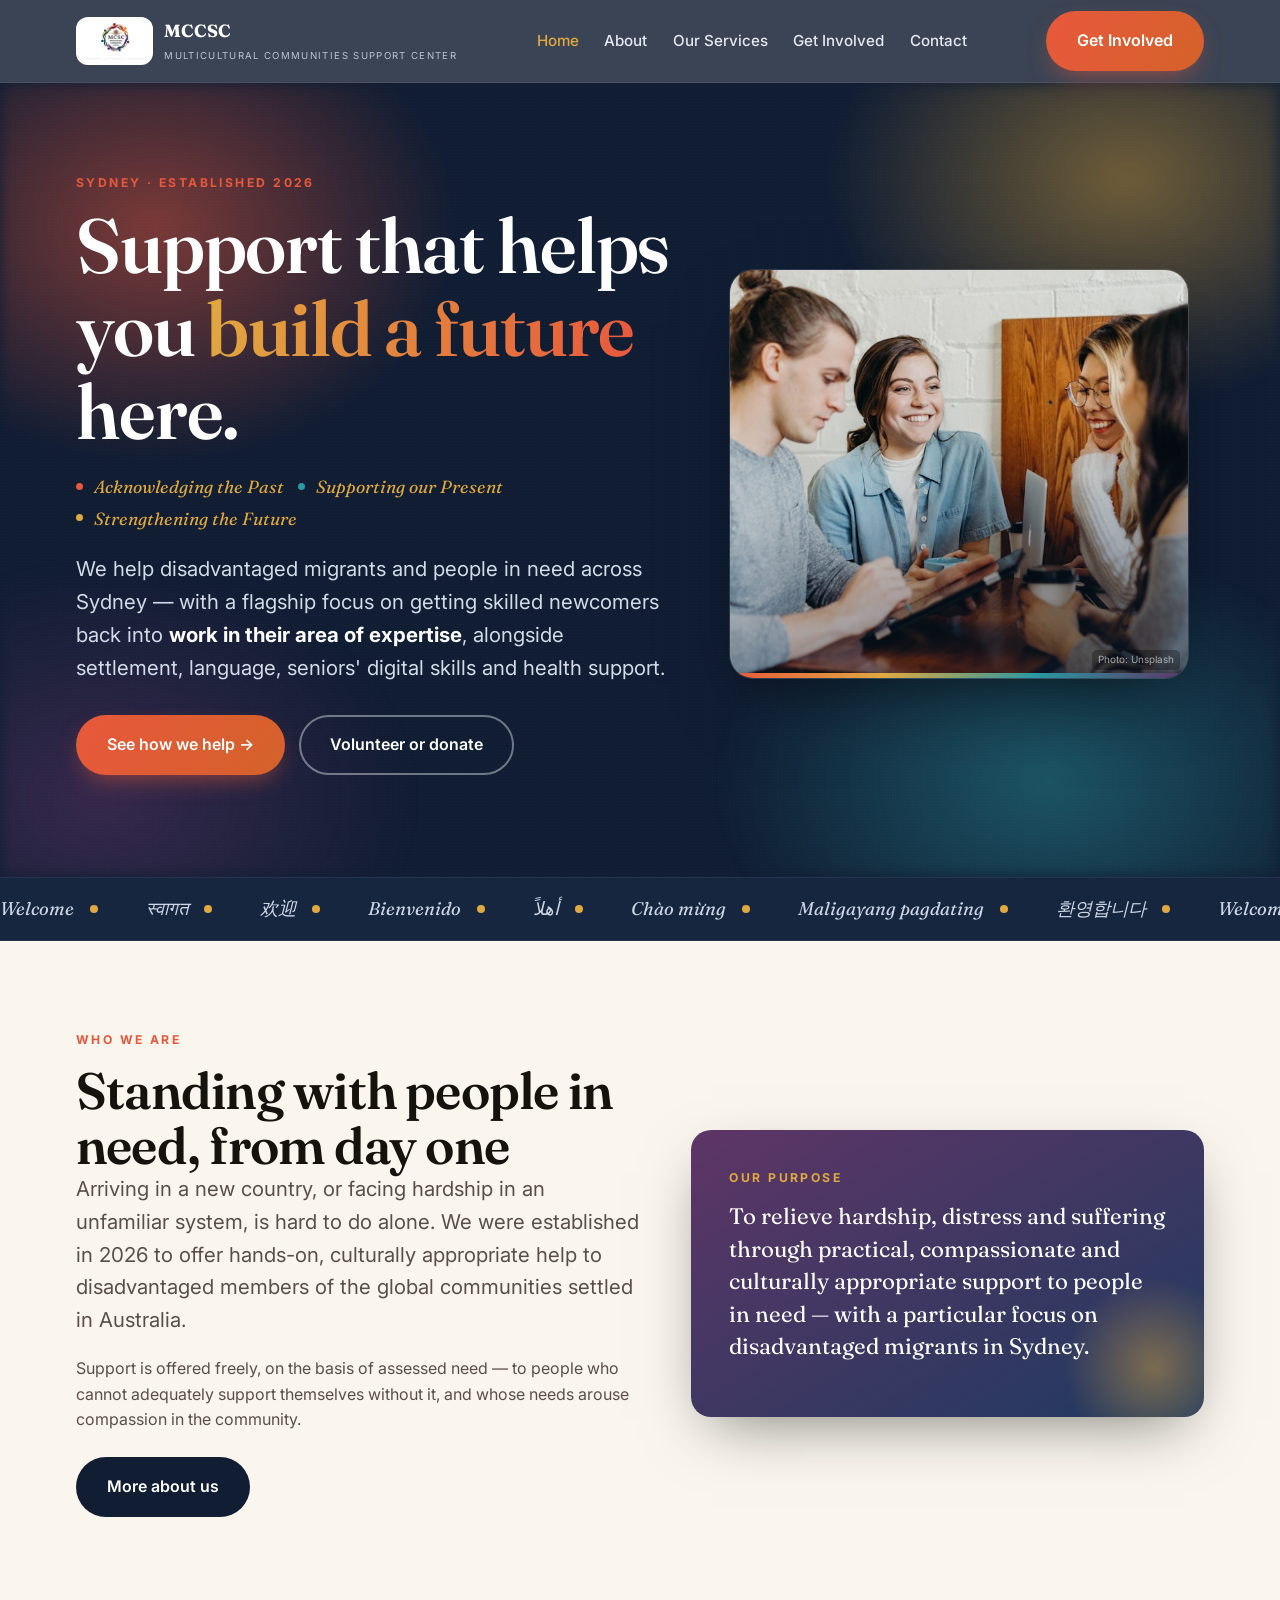
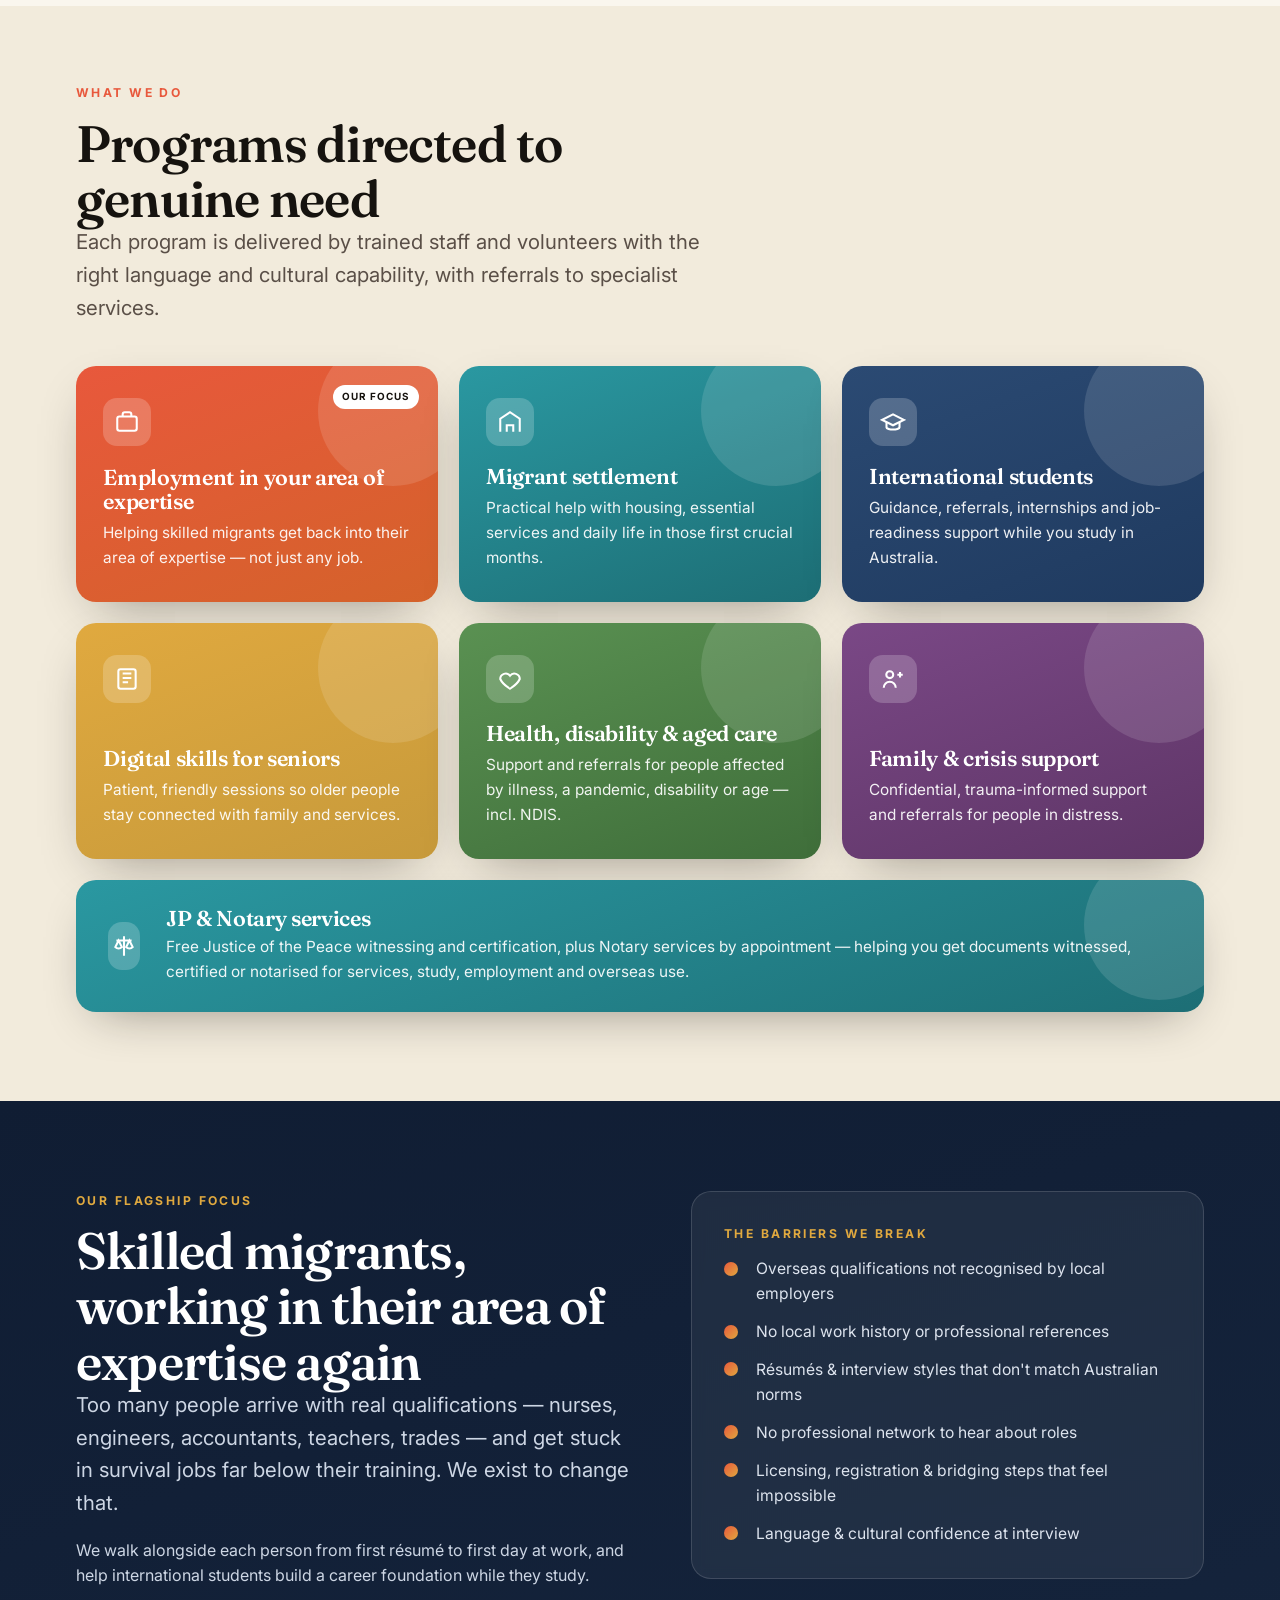
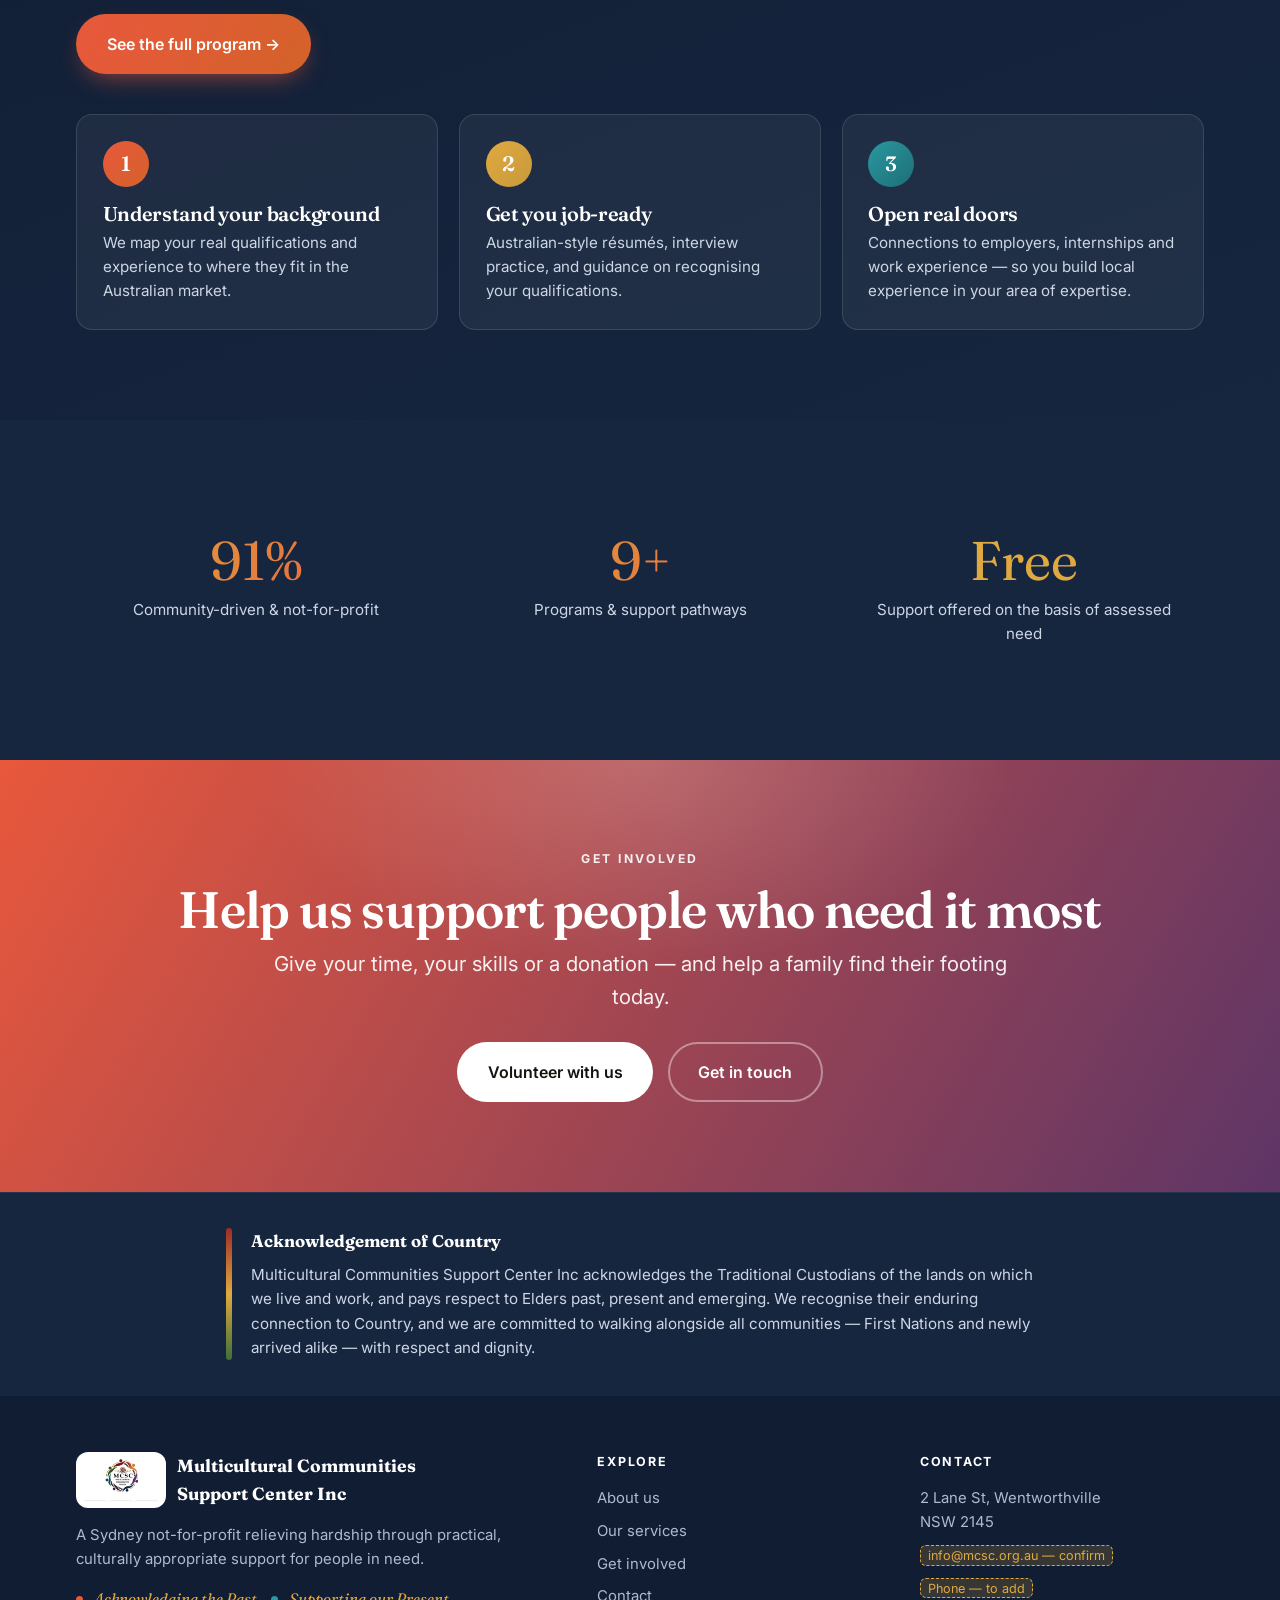
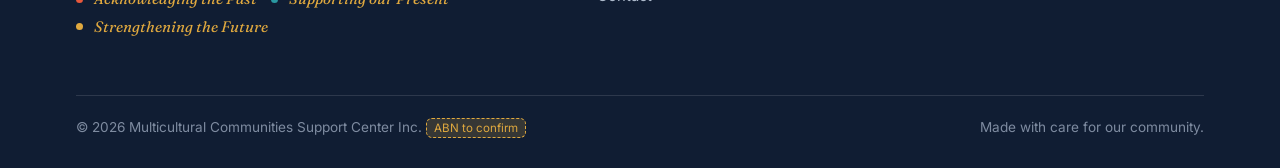
==== commit c37fc8eb: "Rename MCSC to MCCSC site-wide; clarify notarising via public notaries" ====
--- a/_deploy/index.html
+++ b/_deploy/index.html
@@ -16,8 +16,8 @@
 <header class="site-header">
   <nav class="nav" aria-label="Primary">
     <a class="brand" href="index.html">
-      <img src="assets/logo.png" alt="MCSC logo">
-      <span><b>MCSC</b><small>Multicultural Communities Support Center</small></span>
+      <img src="assets/logo.png" alt="MCCSC logo">
+      <span><b>MCCSC</b><small>Multicultural Communities Support Center</small></span>
     </a>
     <ul class="nav-links">
       <li><a href="index.html" class="active">Home</a></li>
@@ -200,7 +200,7 @@
   <div class="wrap">
     <div class="foot-grid">
       <div>
-        <div class="foot-brand"><img src="assets/logo.png" alt="MCSC logo"><b>Multicultural Communities<br>Support Center Inc</b></div>
+        <div class="foot-brand"><img src="assets/logo.png" alt="MCCSC logo"><b>Multicultural Communities<br>Support Center Inc</b></div>
         <p>A Sydney not-for-profit relieving hardship through practical, culturally appropriate support for people in need.</p>
         <p class="motto" style="font-size:.95rem;color:var(--gold-b)"><span>Acknowledging the Past</span><span>Supporting our Present</span><span>Strengthening the Future</span></p>
       </div>
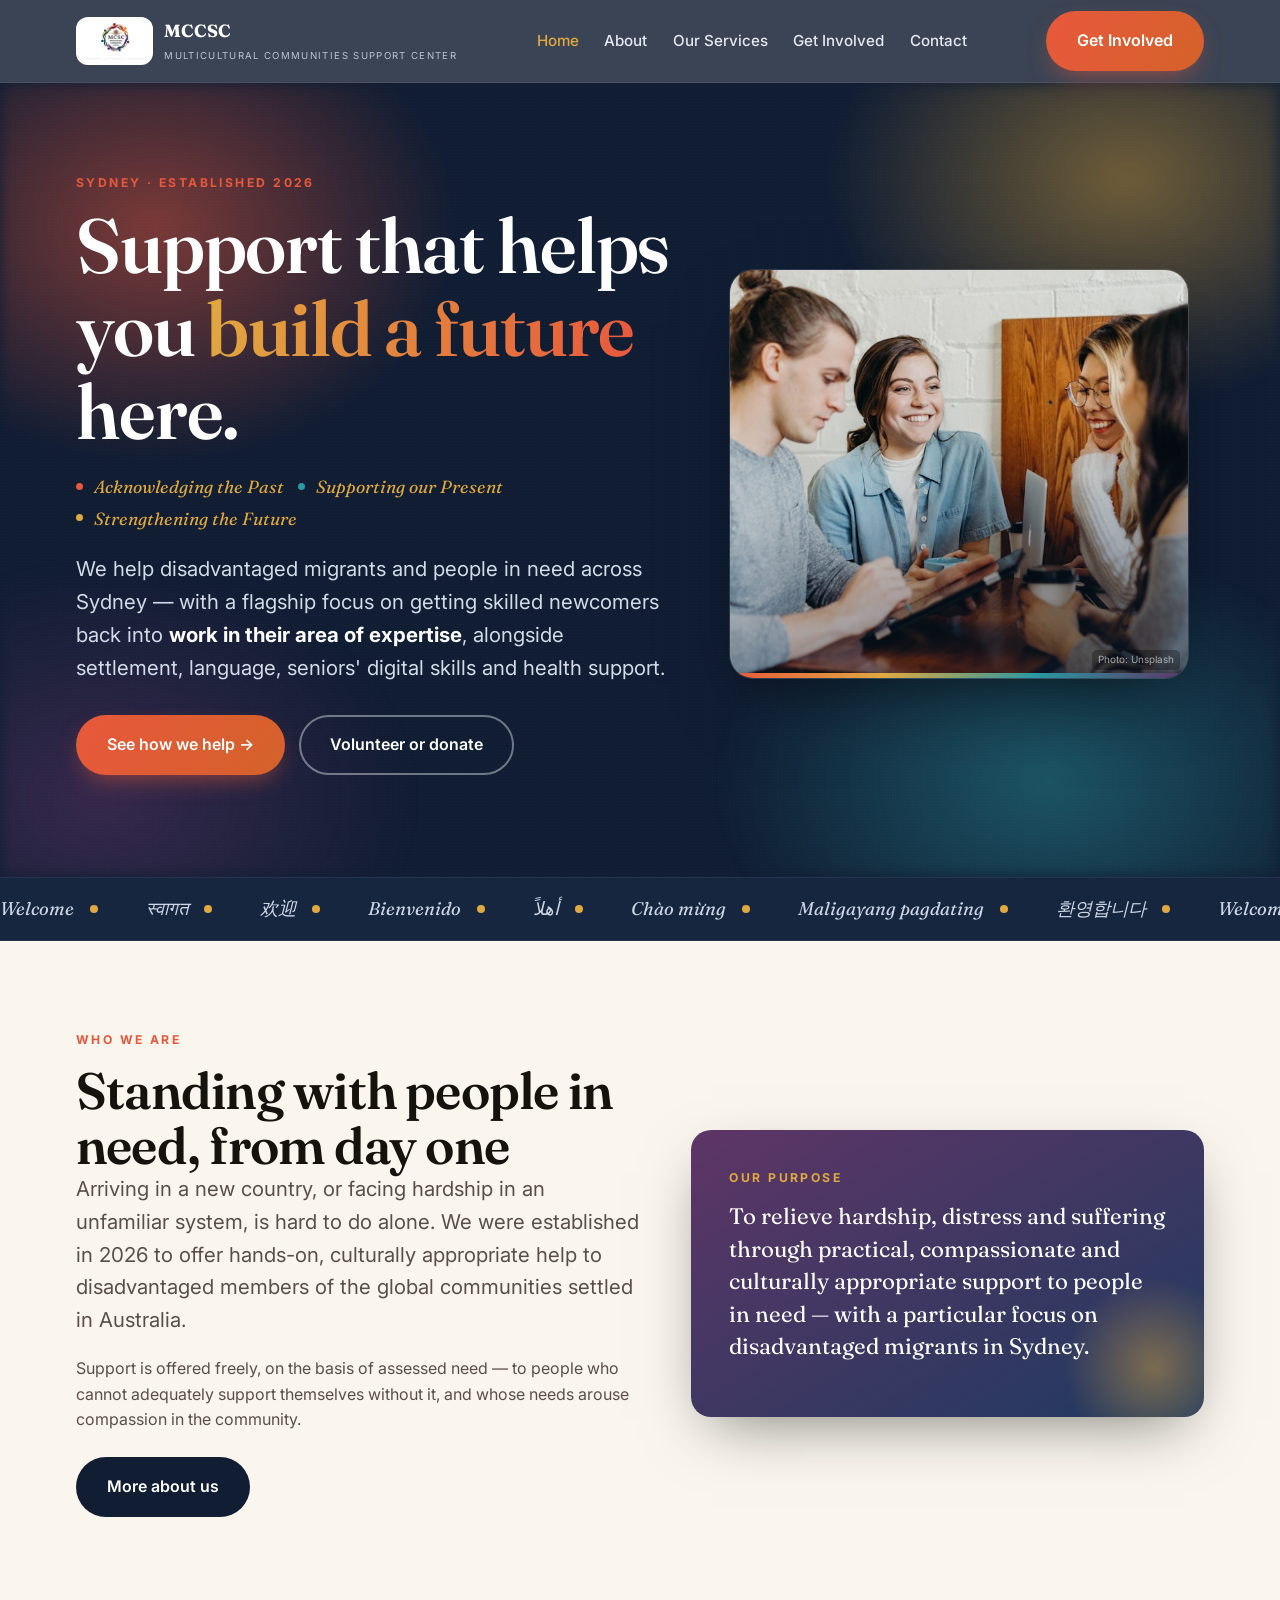
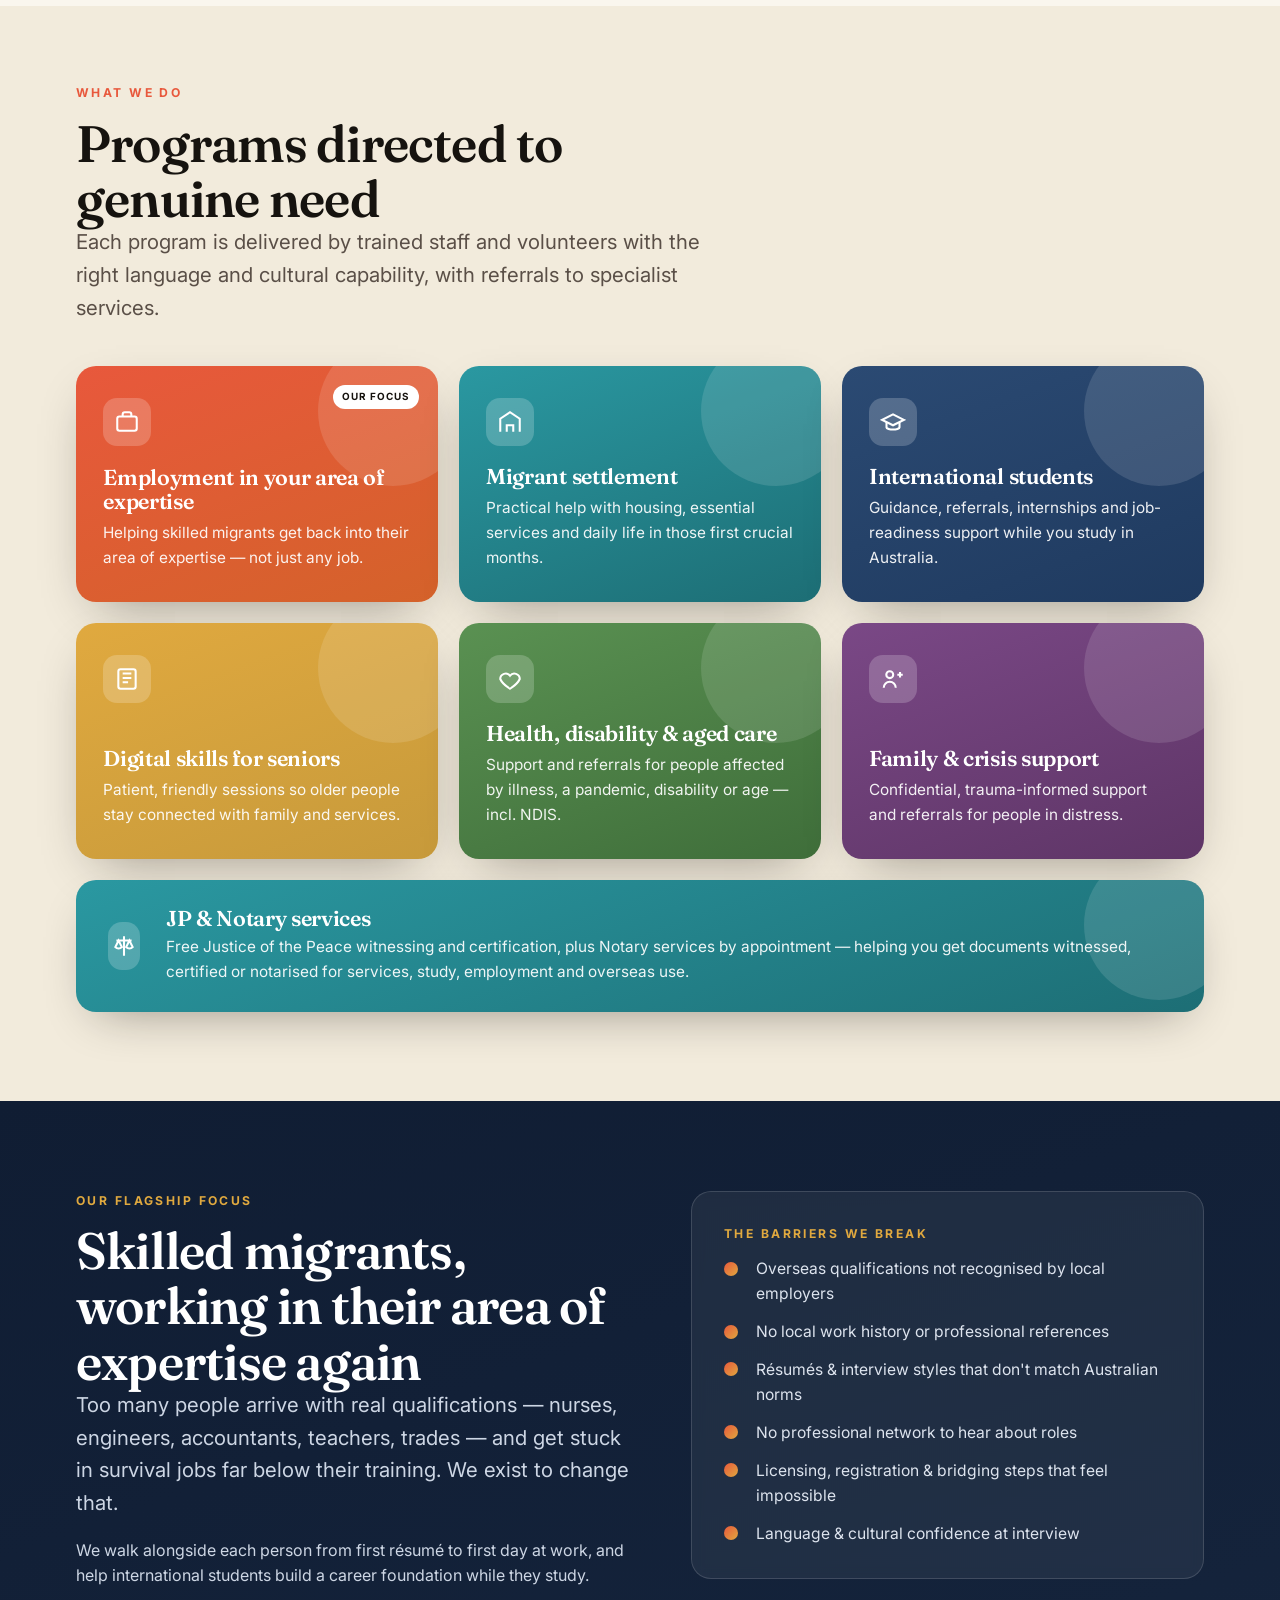
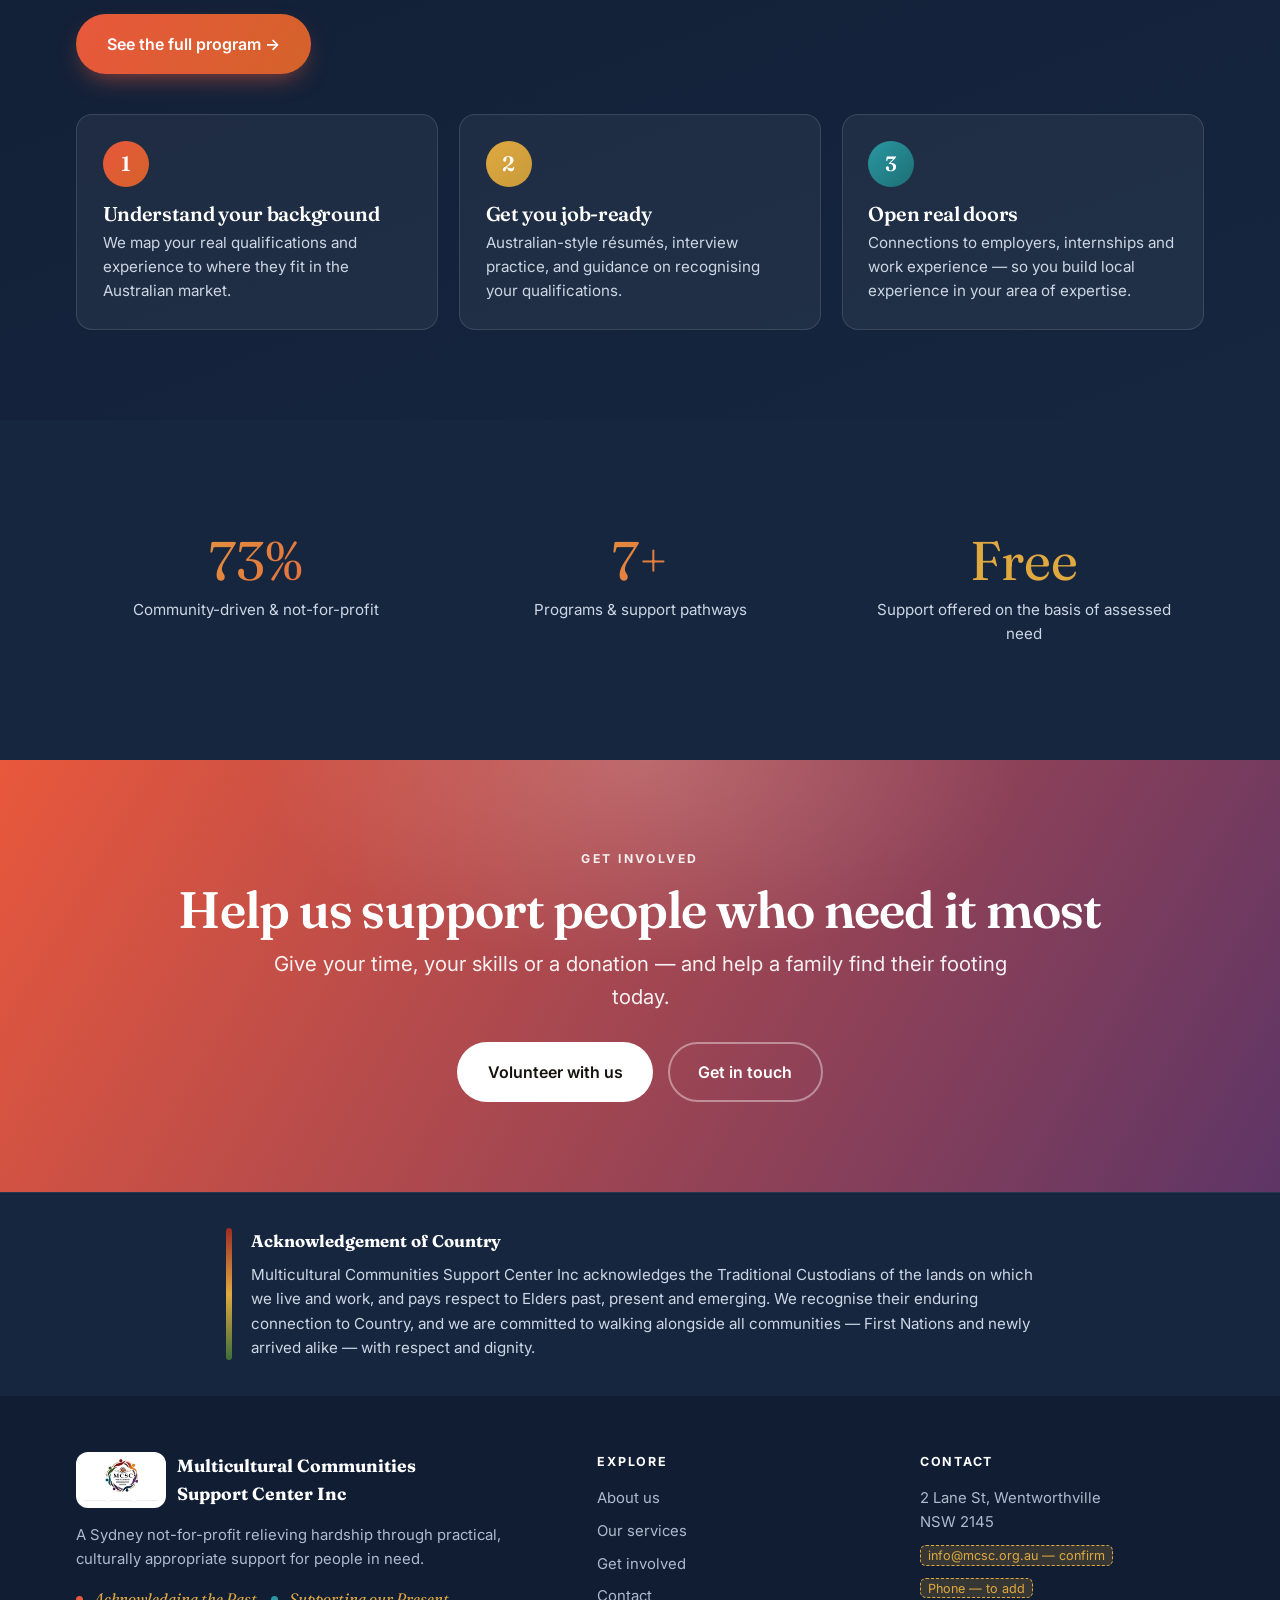
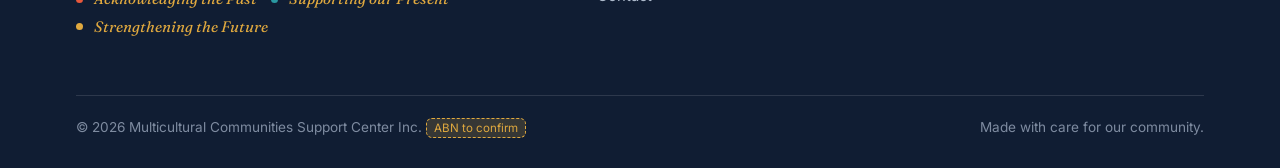
==== commit f3bde77e: "SEO/AEO: add sitemap.xml + robots.txt (AI crawlers), fix meta desc grammar, align FAQ schema wording" ====
--- a/_deploy/index.html
+++ b/_deploy/index.html
@@ -4,12 +4,74 @@
 <meta charset="UTF-8">
 <meta name="viewport" content="width=device-width, initial-scale=1">
 <title>Multicultural Communities Support Center Inc — Sydney</title>
-<meta name="description" content="A vibrant Sydney community organisation helping migrants and people in need — with a flagship focus on helping new arrivals finding employment in their area of expertise.">
+<meta name="description" content="A vibrant Sydney community organisation helping migrants and people in need — with a flagship focus on helping skilled newcomers find work in their area of expertise.">
 <link rel="preconnect" href="https://fonts.googleapis.com">
 <link rel="preconnect" href="https://fonts.gstatic.com" crossorigin>
 <link href="https://fonts.googleapis.com/css2?family=Fraunces:opsz,wght@9..144,400;9..144,500;9..144,600;9..144,700&family=Inter:wght@400;500;600;700&display=swap" rel="stylesheet">
 <link rel="stylesheet" href="assets/style2.css">
 <link rel="icon" href="assets/logo.png">
+<link rel="canonical" href="https://mcsc-website.pages.dev/">
+<link rel="sitemap" type="application/xml" href="/sitemap.xml">
+<meta property="og:type" content="website">
+<meta property="og:site_name" content="Multicultural Communities Support Center Inc">
+<meta property="og:title" content="Multicultural Communities Support Center Inc — Sydney">
+<meta property="og:description" content="A Sydney not-for-profit helping disadvantaged migrants and people in need — with a flagship focus on helping skilled newcomers find work in their area of expertise.">
+<meta property="og:url" content="https://mcsc-website.pages.dev/">
+<meta property="og:image" content="https://mcsc-website.pages.dev/assets/hero.jpg">
+<meta property="og:locale" content="en_AU">
+<meta name="twitter:card" content="summary_large_image">
+<meta name="twitter:title" content="Multicultural Communities Support Center Inc — Sydney">
+<meta name="twitter:description" content="A Sydney not-for-profit helping disadvantaged migrants and people in need — with a flagship focus on helping skilled newcomers find work in their area of expertise.">
+<meta name="twitter:image" content="https://mcsc-website.pages.dev/assets/hero.jpg">
+<meta name="robots" content="index, follow">
+<meta name="geo.region" content="AU-NSW">
+<meta name="geo.placename" content="Wentworthville, Sydney">
+<script type="application/ld+json">
+{
+  "@context": "https://schema.org",
+  "@type": [
+    "NGO",
+    "LocalBusiness"
+  ],
+  "name": "Multicultural Communities Support Center Inc",
+  "alternateName": "MCCSC",
+  "url": "https://mcsc-website.pages.dev/",
+  "logo": "https://mcsc-website.pages.dev/assets/logo.png",
+  "image": "https://mcsc-website.pages.dev/assets/hero.jpg",
+  "description": "A Sydney not-for-profit relieving hardship through practical, culturally appropriate support for disadvantaged migrants and people in need.",
+  "foundingDate": "2026",
+  "slogan": "Acknowledging the Past, Supporting our Present, Strengthening the Future",
+  "areaServed": {
+    "@type": "City",
+    "name": "Sydney",
+    "containedInPlace": {
+      "@type": "State",
+      "name": "New South Wales"
+    }
+  },
+  "address": {
+    "@type": "PostalAddress",
+    "streetAddress": "2 Lane St",
+    "addressLocality": "Wentworthville",
+    "addressRegion": "NSW",
+    "postalCode": "2145",
+    "addressCountry": "AU"
+  },
+  "knowsAbout": [
+    "migrant settlement",
+    "employment support",
+    "skilled migrant employment",
+    "international student support",
+    "digital literacy for seniors",
+    "NDIS guidance",
+    "aged care guidance",
+    "family and domestic violence support",
+    "Justice of the Peace services",
+    "Notary services"
+  ],
+  "nonprofitStatus": "NonprofitANBI"
+}
+</script>
 </head>
 <body>
 
--- a/_deploy/assets/style2.css
+++ b/_deploy/assets/style2.css
@@ -250,3 +250,61 @@
 .tile.jp-wide h3{margin:0 0 .3rem}
 @media(max-width:880px){.tile.jp-wide{grid-column:1 / -1;flex-direction:column;align-items:flex-start}}
 @media(max-width:560px){.tile.jp-wide{grid-column:auto}}
+
+/* ============================================================
+   PRINT / SAVE-AS-PDF STYLES (A4, ink-friendly)
+   ============================================================ */
+@media print{
+  @page{ size:A4; margin:16mm 14mm; }
+  *{ -webkit-print-color-adjust:exact; print-color-adjust:exact; box-shadow:none!important; text-shadow:none!important; animation:none!important; transition:none!important; }
+  .reveal{ opacity:1!important; transform:none!important; }
+  body{ background:#fff!important; color:#16130f!important; font-size:11pt; line-height:1.45; }
+  /* hide screen-only chrome */
+  .site-header, .nav-toggle, .quick-exit, .strip, .hero .mesh, .hero .grain,
+  .page-hero .mesh, .page-hero .grain, .cta-band, .hero-cta, form .btn, .btn{ display:none!important; }
+  /* neutralise dark sections so they print on white with dark text */
+  .hero, .page-hero, .flagship, .acknowledgement, .bg-ink, .bg-deep,
+  section[style*="var(--deep"], section[style*="var(--paper-2)"]{
+    background:#fff!important; color:#16130f!important; padding:10pt 0!important;
+  }
+  .hero h1, .hero h1 .accent, .hero .lead, .page-hero h1, .page-hero .lead,
+  .flagship h2, .flagship .lead, .flagship .eyebrow, .acknowledgement h4, .acknowledgement p,
+  .step-card h3, .step-card p, .checklist li, .glass .eyebrow,
+  h1, h2, h3, p, li, .lead, .eyebrow, .motto, .stat .l{
+    color:#16130f!important; -webkit-text-fill-color:#16130f!important;
+  }
+  .eyebrow, .motto{ color:#9e2b25!important; -webkit-text-fill-color:#9e2b25!important; }
+  .hero h1 .accent{ color:#d4622a!important; -webkit-text-fill-color:#d4622a!important; }
+  /* program tiles -> bordered white cards, keep a colour accent bar */
+  .tile, .tile.jp-wide{ background:#fff!important; color:#16130f!important; border:1px solid #ccc!important; border-left:4px solid #9e2b25!important; min-height:auto!important; padding:10pt!important; page-break-inside:avoid; }
+  .tile h3, .tile p, .tile .badge{ color:#16130f!important; }
+  .tile .ic, .tile::before, .tile::after, .icard .ic{ display:none!important; }
+  .tile .badge{ background:#eee!important; border:1px solid #ccc; }
+  /* glass / panels / cards -> plain bordered */
+  .glass, .panel, .icard, .purpose-card, .vm-card, .safe-note, .step-card{
+    background:#fff!important; color:#16130f!important; border:1px solid #ccc!important; padding:10pt!important; page-break-inside:avoid;
+  }
+  .icard::before{ display:none!important; }
+  .purpose-card::after, .cta-band::before, .tile::after, .tile::before{ display:none!important; }
+  .checklist li::before{ background:#9e2b25!important; }
+  /* hero photo: keep but constrain */
+  .hero-photo{ box-shadow:none!important; border:1px solid #ccc!important; max-width:70mm; }
+  .hero-photo::after, .hero-photo::before, .hero-photo figcaption{ display:none!important; }
+  /* layout: collapse multi-col grids to stack so nothing clips on A4 */
+  .hero .wrap, .split, .svc-feature, .tiles, .grid2, .steps, .team, .foot-grid, .stats{
+    display:block!important;
+  }
+  .tiles > *, .grid2 > *, .steps > *{ margin-bottom:8pt; }
+  /* stats numbers print dark */
+  .stat .n{ color:#9e2b25!important; -webkit-text-fill-color:#9e2b25!important; font-size:20pt; }
+  /* footer -> simple */
+  .site-footer{ background:#fff!important; color:#16130f!important; border-top:1px solid #ccc; padding:10pt 0!important; }
+  .site-footer h4, .site-footer a, .foot-bottom span, .foot-brand b{ color:#16130f!important; }
+  .foot-brand img, .brand img{ background:#fff!important; }
+  a{ color:#16130f!important; text-decoration:none; }
+  /* show full URL after important links so a printed copy is useful */
+  .site-footer a[href^="mailto"]::after{ content:" (" attr(href) ")"; }
+  section{ page-break-inside:auto; }
+  h2, h3{ page-break-after:avoid; }
+  .todo{ background:#fff!important; border:1px dashed #999; color:#555!important; }
+}
